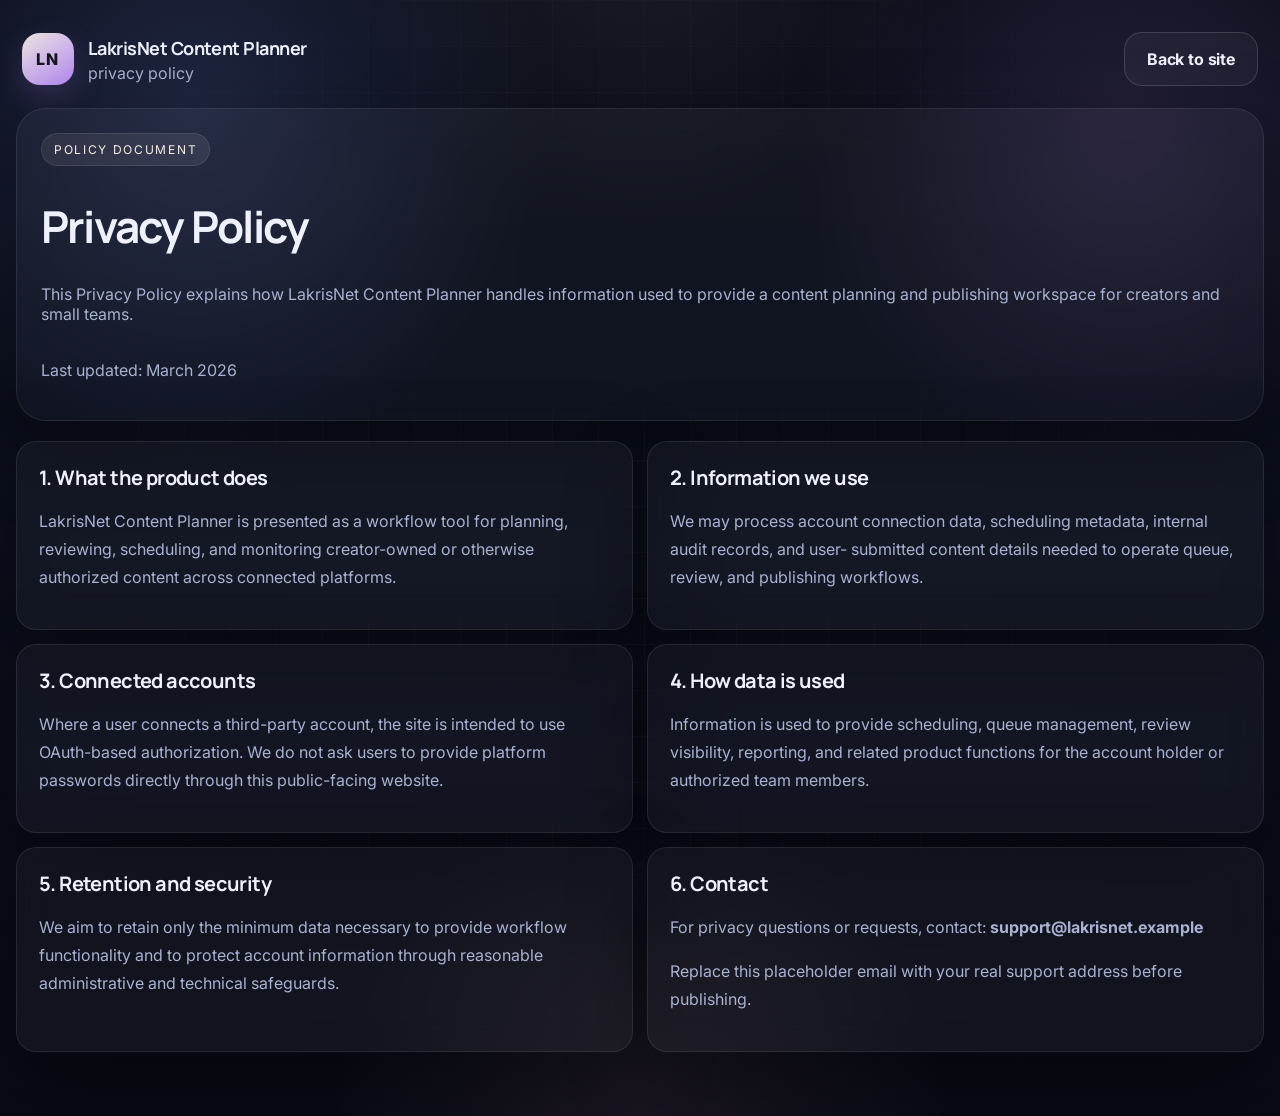
==== privacy-policy.html @ 3a04eeb3 "v2" ====
<!doctype html>
<html lang="en">
  <head>
    <meta charset="UTF-8" />
    <meta name="viewport" content="width=device-width, initial-scale=1.0" />
    <title>LakrisNet Content Planner — Privacy Policy</title>
    <meta
      name="description"
      content="Privacy Policy for LakrisNet Content Planner"
    />
    <link rel="preconnect" href="https://fonts.googleapis.com" />
    <link rel="preconnect" href="https://fonts.gstatic.com" crossorigin />
    <link
      href="https://fonts.googleapis.com/css2?family=Inter:wght@400;500;600;700;800&family=Manrope:wght@600;700;800&display=swap"
      rel="stylesheet"
    />
    <link rel="stylesheet" href="styles.css" />
  </head>
  <body>
    <div class="site-bg"></div>
    <div class="page-shell policy-shell">
      <header class="topbar compact-topbar">
        <a class="brand" href="index.html">
          <span class="brand-mark">LN</span>
          <span class="brand-copy">
            <strong>LakrisNet Content Planner</strong>
            <span>privacy policy</span>
          </span>
        </a>
        <a class="btn btn-secondary" href="index.html">Back to site</a>
      </header>

      <main class="policy-main">
        <section class="policy-hero surface-panel">
          <span class="section-kicker">Policy document</span>
          <h1>Privacy Policy</h1>
          <p>
            This Privacy Policy explains how LakrisNet Content Planner handles information used to provide a
            content planning and publishing workspace for creators and small teams.
          </p>
          <p class="policy-updated">Last updated: March 2026</p>
        </section>

        <section class="policy-grid">
          <article class="surface-panel policy-card">
            <h2>1. What the product does</h2>
            <p>
              LakrisNet Content Planner is presented as a workflow tool for planning, reviewing, scheduling,
              and monitoring creator-owned or otherwise authorized content across connected platforms.
            </p>
          </article>

          <article class="surface-panel policy-card">
            <h2>2. Information we use</h2>
            <p>
              We may process account connection data, scheduling metadata, internal audit records, and user-
              submitted content details needed to operate queue, review, and publishing workflows.
            </p>
          </article>

          <article class="surface-panel policy-card">
            <h2>3. Connected accounts</h2>
            <p>
              Where a user connects a third-party account, the site is intended to use OAuth-based authorization.
              We do not ask users to provide platform passwords directly through this public-facing website.
            </p>
          </article>

          <article class="surface-panel policy-card">
            <h2>4. How data is used</h2>
            <p>
              Information is used to provide scheduling, queue management, review visibility, reporting, and
              related product functions for the account holder or authorized team members.
            </p>
          </article>

          <article class="surface-panel policy-card">
            <h2>5. Retention and security</h2>
            <p>
              We aim to retain only the minimum data necessary to provide workflow functionality and to protect
              account information through reasonable administrative and technical safeguards.
            </p>
          </article>

          <article class="surface-panel policy-card">
            <h2>6. Contact</h2>
            <p>
              For privacy questions or requests, contact: <strong>support@lakrisnet.example</strong>
            </p>
            <p class="small-note">Replace this placeholder email with your real support address before publishing.</p>
          </article>
        </section>
      </main>
    </div>
  </body>
</html>
---- styles.css ----
:root {
  --bg: #0a0d18;
  --bg-2: #111528;
  --panel: rgba(19, 24, 44, 0.82);
  --panel-2: rgba(255, 255, 255, 0.04);
  --line: rgba(255, 255, 255, 0.09);
  --line-strong: rgba(255, 255, 255, 0.14);
  --text: #eef1fb;
  --muted: #a9b2d1;
  --subtle: #7f88ab;
  --blue: #8297ff;
  --plum: #be8fff;
  --pearl: #f5efe8;
  --amber: #ffc98d;
  --rose: #f4a4b8;
  --shadow: 0 26px 80px rgba(0, 0, 0, 0.38);
  --radius-xl: 30px;
  --radius-lg: 22px;
  --radius-md: 16px;
}

* { box-sizing: border-box; }
html { scroll-behavior: smooth; }
body {
  margin: 0;
  min-height: 100vh;
  font-family: Inter, system-ui, sans-serif;
  color: var(--text);
  background: radial-gradient(circle at 15% 10%, rgba(130, 151, 255, 0.18), transparent 24%),
    radial-gradient(circle at 88% 12%, rgba(190, 143, 255, 0.14), transparent 22%),
    radial-gradient(circle at 50% 100%, rgba(244, 164, 184, 0.08), transparent 24%),
    linear-gradient(180deg, #090c16 0%, #0b0f1d 45%, #080a14 100%);
}

body::before {
  content: "";
  position: fixed;
  inset: 0;
  background-image: linear-gradient(rgba(255,255,255,0.03) 1px, transparent 1px), linear-gradient(90deg, rgba(255,255,255,0.03) 1px, transparent 1px);
  background-size: 46px 46px;
  mask-image: radial-gradient(circle at center, black 35%, transparent 88%);
  pointer-events: none;
}

.site-bg {
  position: fixed;
  inset: 0;
  background: radial-gradient(circle at 50% -10%, rgba(245, 239, 232, 0.08), transparent 28%);
  pointer-events: none;
}

.page-shell {
  position: relative;
  width: min(1440px, calc(100% - 32px));
  margin: 0 auto;
  padding: 20px 0 42px;
}

.topbar {
  display: flex;
  align-items: center;
  justify-content: space-between;
  gap: 24px;
  padding: 12px 6px 24px;
}

.brand {
  display: inline-flex;
  align-items: center;
  gap: 14px;
  text-decoration: none;
  color: var(--text);
}

.brand-mark {
  display: grid;
  place-items: center;
  width: 52px;
  height: 52px;
  border-radius: 18px;
  background: linear-gradient(145deg, rgba(245, 239, 232, 0.95), rgba(190, 143, 255, 0.95));
  color: #161621;
  font-weight: 800;
  letter-spacing: .08em;
  box-shadow: 0 12px 32px rgba(190, 143, 255, 0.18);
}

.brand-copy {
  display: flex;
  flex-direction: column;
  gap: 3px;
}

.brand-copy strong {
  font-family: Manrope, Inter, sans-serif;
  font-size: 18px;
  letter-spacing: -.03em;
}

.brand-copy span,
.topnav a,
.section-note,
.snapshot-label,
.stat-label,
.mini-metric span,
.queue-card p,
.queue-slot span,
.panel-copy,
.report-card p,
.policy-main p,
.small-note,
.policy-updated,
.bullet-list li {
  color: var(--muted);
}

.topnav {
  display: flex;
  align-items: center;
  gap: 10px;
  flex-wrap: wrap;
}

.topnav a {
  text-decoration: none;
  font-size: 14px;
  padding: 10px 14px;
  border-radius: 999px;
  border: 1px solid transparent;
  transition: .2s ease;
}

.topnav a:hover {
  border-color: var(--line);
  background: rgba(255,255,255,0.04);
  color: var(--text);
}

.hero-panel,
.workspace-block,
.tab-block,
.policy-main {
  margin-top: 8px;
}

.hero-panel {
  display: grid;
  grid-template-columns: 1.1fr .9fr;
  gap: 24px;
  padding: 30px;
  background: linear-gradient(180deg, rgba(255,255,255,0.04), rgba(255,255,255,0.02));
  border: 1px solid var(--line);
  border-radius: 34px;
  box-shadow: var(--shadow);
  backdrop-filter: blur(18px);
}

.eyebrow-row,
.section-head,
.engine-head,
.snapshot-top,
.panel-head,
.queue-tags,
.progress-head,
.card-actions,
.cta-row,
.section-head,
.policy-hero {
  display: flex;
  align-items: center;
  justify-content: space-between;
  gap: 12px;
}

.eyebrow,
.section-kicker {
  display: inline-flex;
  align-items: center;
  padding: 8px 12px;
  border-radius: 999px;
  font-size: 12px;
  text-transform: uppercase;
  letter-spacing: .14em;
  color: var(--pearl);
  background: rgba(245, 239, 232, 0.08);
  border: 1px solid rgba(245, 239, 232, 0.1);
}

.soft-pill,
.badge,
.chip,
.tab-btn {
  display: inline-flex;
  align-items: center;
  justify-content: center;
  border-radius: 999px;
  line-height: 1;
}

.soft-pill {
  padding: 10px 14px;
  font-size: 13px;
  color: var(--text);
  background: rgba(255,255,255,0.05);
  border: 1px solid var(--line);
}

.hero-copy h1,
.surface-panel h2,
.policy-hero h1,
.workspace-block h2 {
  margin: 18px 0 0;
  font-family: Manrope, Inter, sans-serif;
  letter-spacing: -.04em;
}

.hero-copy h1 {
  font-size: clamp(38px, 4vw, 58px);
  line-height: 1.02;
  max-width: 760px;
}

.hero-copy p {
  max-width: 760px;
  margin: 18px 0 0;
  font-size: 16px;
  line-height: 1.8;
  color: var(--muted);
}

.cta-row {
  justify-content: flex-start;
  margin-top: 28px;
  flex-wrap: wrap;
}

.btn {
  appearance: none;
  border: 1px solid transparent;
  border-radius: 18px;
  font: inherit;
  font-weight: 700;
  letter-spacing: -.01em;
  cursor: pointer;
  transition: transform .18s ease, border-color .18s ease, background .18s ease, box-shadow .18s ease;
  text-decoration: none;
}

.btn:hover,
.icon-btn:hover,
.tab-btn:hover { transform: translateY(-1px); }

.btn-primary {
  padding: 16px 22px;
  color: #111322;
  background: linear-gradient(145deg, var(--pearl), #d9dffb);
  box-shadow: 0 14px 32px rgba(245, 239, 232, 0.18);
}

.btn-secondary {
  padding: 16px 22px;
  color: var(--text);
  border-color: var(--line-strong);
  background: rgba(255,255,255,0.04);
}

.hero-snapshot {
  display: flex;
}

.snapshot-card,
.surface-panel,
.engine-card {
  background: linear-gradient(180deg, rgba(255,255,255,0.04), rgba(255,255,255,0.025));
  border: 1px solid var(--line);
  border-radius: var(--radius-xl);
  box-shadow: var(--shadow);
  backdrop-filter: blur(18px);
}

.snapshot-card {
  width: 100%;
  padding: 24px;
  position: relative;
  overflow: hidden;
}

.snapshot-card::after,
.engine-card::after {
  content: "";
  position: absolute;
  inset: 0;
  background: radial-gradient(circle at top right, rgba(255,255,255,0.08), transparent 26%);
  pointer-events: none;
}

.snapshot-title {
  margin-top: 4px;
  font-size: 24px;
  font-weight: 800;
  letter-spacing: -.04em;
}

.badge {
  padding: 10px 14px;
  font-size: 12px;
  text-transform: uppercase;
  letter-spacing: .12em;
  border: 1px solid transparent;
}

.badge-ready { color: #d8f5f0; background: rgba(112, 203, 192, 0.12); border-color: rgba(112, 203, 192, 0.25); }
.badge-primary { color: #e8e2ff; background: rgba(190, 143, 255, 0.14); border-color: rgba(190, 143, 255, 0.24); }
.badge-neutral { color: #e8eefc; background: rgba(130, 151, 255, 0.14); border-color: rgba(130, 151, 255, 0.24); }
.badge-warning { color: #fff0de; background: rgba(255, 201, 141, 0.14); border-color: rgba(255, 201, 141, 0.24); }
.badge-soft { color: #f6ece5; background: rgba(245, 239, 232, 0.1); border-color: rgba(245, 239, 232, 0.16); }

.snapshot-grid,
.metric-row,
.report-grid,
.summary-grid,
.policy-grid {
  display: grid;
  gap: 14px;
}

.snapshot-grid { grid-template-columns: repeat(2, 1fr); margin-top: 22px; }
.stat-card,
.mini-metric,
.summary-card,
.report-card,
.policy-card {
  background: rgba(255,255,255,0.04);
  border: 1px solid var(--line);
  border-radius: 20px;
}

.stat-card { padding: 18px; }
.stat-value {
  display: block;
  margin-top: 10px;
  font-size: 28px;
  font-weight: 800;
  letter-spacing: -.05em;
}

.progress-card {
  margin-top: 18px;
  padding: 18px;
  border-radius: 20px;
  background: rgba(255,255,255,0.04);
  border: 1px solid var(--line);
}

.progress-track {
  height: 11px;
  margin-top: 12px;
  background: rgba(255,255,255,0.06);
  border-radius: 999px;
  overflow: hidden;
}

.progress-fill {
  display: block;
  width: 91%;
  height: 100%;
  border-radius: inherit;
  background: linear-gradient(90deg, var(--plum), var(--blue), var(--pearl));
}

.progress-card p {
  margin: 14px 0 0;
  font-size: 14px;
  line-height: 1.7;
  color: var(--muted);
}

.workspace-block { margin-top: 26px; }
.section-head { margin-bottom: 16px; flex-wrap: wrap; }
.workspace-block h2 { font-size: 34px; }
.section-note { max-width: 480px; font-size: 15px; line-height: 1.7; text-align: right; }

.engine-grid {
  display: grid;
  grid-template-columns: repeat(2, minmax(0, 1fr));
  gap: 22px;
}

.engine-card {
  position: relative;
  overflow: hidden;
  padding: 24px;
}

.accent-pinterest { background-image: linear-gradient(180deg, rgba(190,143,255,0.08), rgba(255,255,255,0.03)); }
.accent-reddit { background-image: linear-gradient(180deg, rgba(130,151,255,0.08), rgba(255,255,255,0.03)); }
.accent-da { background-image: linear-gradient(180deg, rgba(255,201,141,0.08), rgba(255,255,255,0.03)); }
.accent-admin { background-image: linear-gradient(180deg, rgba(245,239,232,0.06), rgba(255,255,255,0.03)); }

.engine-id {
  display: flex;
  align-items: flex-start;
  gap: 16px;
}

.icon-wrap {
  display: grid;
  place-items: center;
  width: 62px;
  height: 62px;
  border-radius: 20px;
  background: rgba(255,255,255,0.06);
  border: 1px solid var(--line-strong);
  color: var(--pearl);
  flex-shrink: 0;
}

.icon-wrap svg,
.icon-btn svg { width: 24px; height: 24px; }

.engine-id h3,
.queue-card h3,
.policy-card h2,
.trust-card h3,
.surface-panel h2 { margin: 0; font-size: 20px; letter-spacing: -.03em; }
.engine-id p { margin: 6px 0 0; color: var(--muted); line-height: 1.7; }

.metric-row { grid-template-columns: repeat(3, minmax(0, 1fr)); margin-top: 18px; }
.mini-metric { padding: 16px; }
.mini-metric strong {
  display: block;
  margin-top: 8px;
  font-size: 30px;
  font-weight: 800;
  letter-spacing: -.05em;
}

.chip-row { display: flex; flex-wrap: wrap; gap: 10px; margin-top: 16px; }
.chip {
  padding: 10px 14px;
  font-size: 13px;
  color: var(--text);
  background: rgba(255,255,255,0.05);
  border: 1px solid var(--line);
}
.chip-dark { background: rgba(9, 12, 22, 0.62); }

.card-actions { margin-top: 20px; }
.card-actions .btn-card {
  flex: 1;
  padding: 17px 20px;
  color: #111322;
  background: linear-gradient(145deg, #dfe5ff, #f5efe8);
  box-shadow: 0 12px 26px rgba(130, 151, 255, 0.16);
}

.icon-btn {
  width: 58px;
  height: 58px;
  display: grid;
  place-items: center;
  border-radius: 18px;
  border: 1px solid var(--line-strong);
  background: rgba(255,255,255,0.04);
  color: var(--text);
  cursor: pointer;
  transition: transform .18s ease, background .18s ease, border-color .18s ease;
}

.tab-block { margin-top: 26px; }
.tabs {
  display: flex;
  flex-wrap: wrap;
  gap: 12px;
  padding: 12px;
  border-radius: 24px;
  background: rgba(255,255,255,0.04);
  border: 1px solid var(--line);
}

.tab-btn {
  border: 1px solid transparent;
  background: transparent;
  color: var(--muted);
  padding: 14px 18px;
  font: inherit;
  font-weight: 700;
  cursor: pointer;
}

.tab-btn.is-active {
  color: var(--text);
  background: rgba(255,255,255,0.08);
  border-color: var(--line-strong);
}

.tab-panel { display: none; margin-top: 18px; }
.tab-panel.is-active { display: block; }

.queue-layout,
.dual-grid {
  display: grid;
  gap: 22px;
}

.queue-layout { grid-template-columns: 1.08fr .92fr; }
.stack-col { display: grid; gap: 22px; }
.surface-panel { padding: 24px; }
.small-head h2 { font-size: 28px; }
.queue-list { display: grid; gap: 16px; margin-top: 18px; }
.queue-card {
  display: flex;
  justify-content: space-between;
  gap: 16px;
  align-items: center;
  padding: 18px;
  border-radius: 22px;
  background: rgba(255,255,255,0.04);
  border: 1px solid var(--line);
}

.queue-tags { justify-content: flex-start; flex-wrap: wrap; margin-bottom: 10px; }
.queue-card p { margin: 6px 0 0; }
.queue-slot {
  min-width: 180px;
  padding: 16px;
  border-radius: 18px;
  text-align: right;
  background: rgba(255,255,255,0.04);
  border: 1px solid var(--line);
}
.queue-slot strong { display: block; margin-top: 8px; font-size: 16px; }
.compact-panel { min-height: 100%; }
.summary-grid,
.report-grid { grid-template-columns: repeat(2, minmax(0, 1fr)); margin-top: 16px; }
.summary-card,
.report-card { padding: 18px; }
.summary-card strong,
.report-card strong {
  display: block;
  margin-top: 8px;
  font-size: 27px;
  letter-spacing: -.04em;
}

.bullet-list { margin: 14px 0 0; padding-left: 20px; }
.bullet-list li { margin-bottom: 12px; line-height: 1.75; }
.trust-grid {
  display: grid;
  grid-template-columns: repeat(4, minmax(0, 1fr));
  gap: 18px;
}
.trust-card {
  padding: 22px;
  border-radius: 24px;
  background: linear-gradient(180deg, rgba(255,255,255,0.05), rgba(255,255,255,0.03));
  border: 1px solid var(--line);
  box-shadow: var(--shadow);
}
.trust-card p,
.copy-block p { color: var(--muted); line-height: 1.75; }
.copy-block p + p { margin-top: 14px; }
.dual-grid { grid-template-columns: repeat(2, minmax(0, 1fr)); }
.panel-copy { margin-top: 16px; line-height: 1.8; }

.policy-shell { padding-bottom: 64px; }
.compact-topbar { padding-bottom: 14px; }
.policy-main { display: grid; gap: 20px; }
.policy-hero { flex-direction: column; align-items: flex-start; }
.policy-hero h1 { font-size: 44px; }
.policy-updated { margin-top: 8px; }
.policy-grid { grid-template-columns: repeat(2, minmax(0, 1fr)); }
.policy-card { padding: 22px; }
.policy-card p { line-height: 1.75; }

@media (max-width: 1180px) {
  .hero-panel,
  .queue-layout,
  .dual-grid,
  .trust-grid,
  .engine-grid,
  .policy-grid { grid-template-columns: 1fr; }
  .section-note { text-align: left; }
}

@media (max-width: 760px) {
  .page-shell { width: min(100% - 20px, 1440px); }
  .topbar { flex-direction: column; align-items: flex-start; }
  .hero-panel,
  .surface-panel,
  .snapshot-card,
  .engine-card { padding: 20px; }
  .hero-copy h1 { font-size: 34px; }
  .workspace-block h2,
  .surface-panel h2,
  .policy-hero h1 { font-size: 28px; }
  .snapshot-grid,
  .metric-row,
  .summary-grid,
  .report-grid { grid-template-columns: 1fr; }
  .queue-card { flex-direction: column; align-items: flex-start; }
  .queue-slot { width: 100%; text-align: left; min-width: 0; }
  .card-actions { flex-wrap: wrap; }
  .icon-btn { width: 100%; }
}
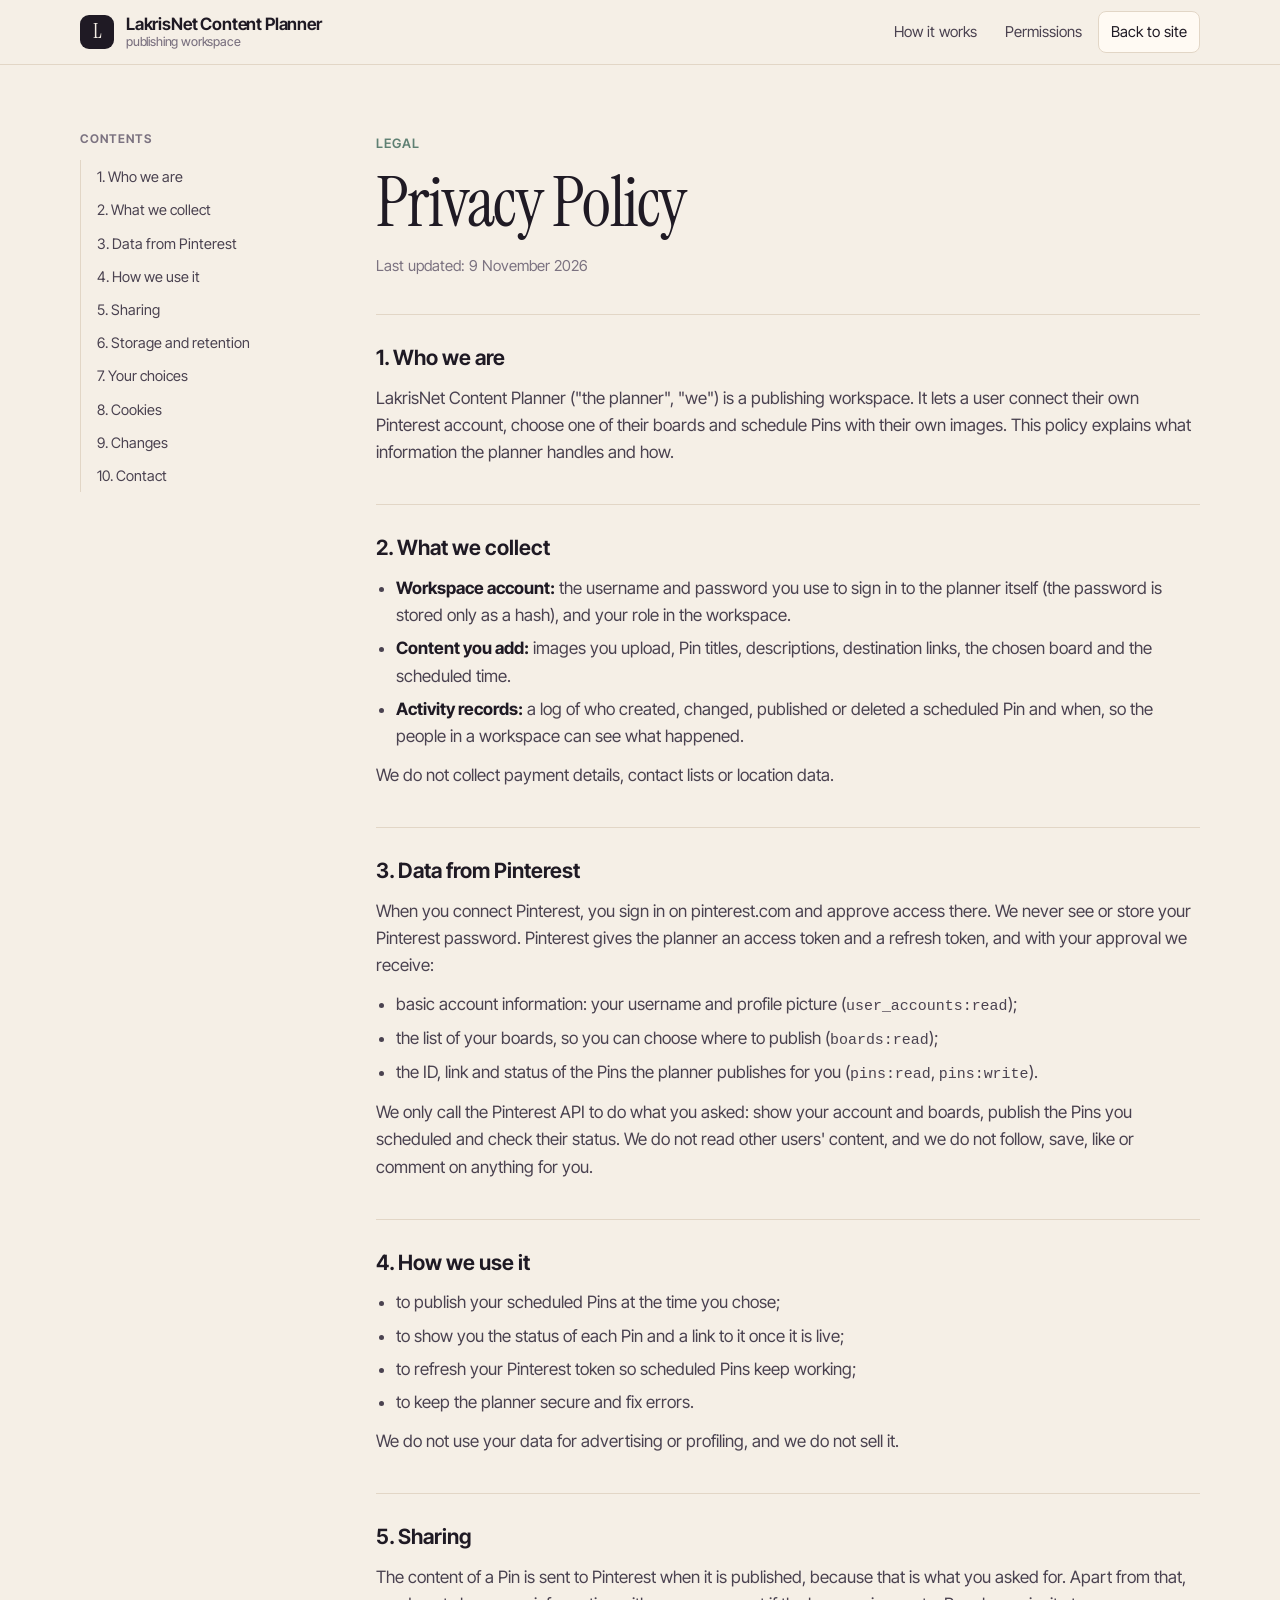
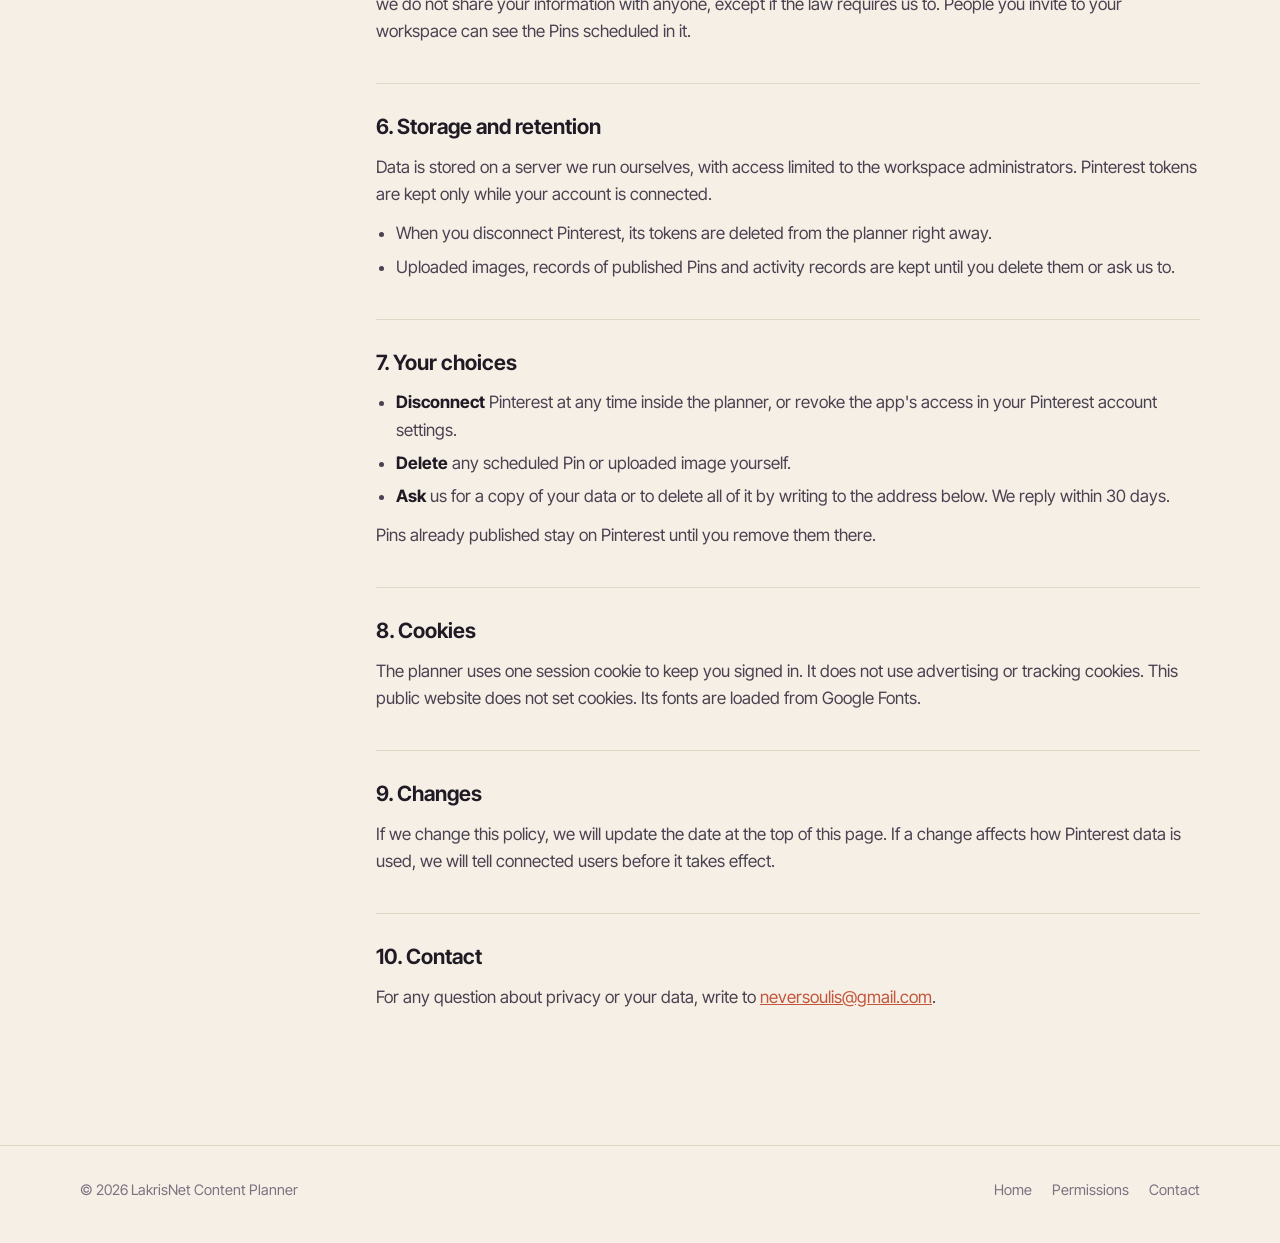
==== commit 592cadd7: "Add files via upload" ====
--- a/privacy-policy.html
+++ b/privacy-policy.html
@@ -3,94 +3,176 @@
   <head>
     <meta charset="UTF-8" />
     <meta name="viewport" content="width=device-width, initial-scale=1.0" />
-    <title>LakrisNet Content Planner — Privacy Policy</title>
-    <meta
-      name="description"
-      content="Privacy Policy for LakrisNet Content Planner"
-    />
+    <title>Privacy Policy · LakrisNet Content Planner</title>
+    <meta name="description" content="How LakrisNet Content Planner collects, uses and protects information, including data from Pinterest." />
     <link rel="preconnect" href="https://fonts.googleapis.com" />
     <link rel="preconnect" href="https://fonts.gstatic.com" crossorigin />
     <link
-      href="https://fonts.googleapis.com/css2?family=Inter:wght@400;500;600;700;800&family=Manrope:wght@600;700;800&display=swap"
+      href="https://fonts.googleapis.com/css2?family=Instrument+Serif:ital@0;1&family=Inter+Tight:wght@400;500;600;700&display=swap"
       rel="stylesheet"
     />
     <link rel="stylesheet" href="styles.css" />
   </head>
   <body>
-    <div class="site-bg"></div>
-    <div class="page-shell policy-shell">
-      <header class="topbar compact-topbar">
-        <a class="brand" href="index.html">
-          <span class="brand-mark">LN</span>
-          <span class="brand-copy">
-            <strong>LakrisNet Content Planner</strong>
-            <span>privacy policy</span>
-          </span>
+    <header class="topbar">
+      <div class="wrap">
+        <a class="brand" href="index.html" aria-label="LakrisNet Content Planner, home">
+          <span class="brand-mark" aria-hidden="true">L</span>
+          <span class="brand-name">LakrisNet Content Planner<small>publishing workspace</small></span>
         </a>
-        <a class="btn btn-secondary" href="index.html">Back to site</a>
-      </header>
+        <nav class="nav" aria-label="Main">
+          <a href="index.html#how">How it works</a>
+          <a href="index.html#permissions">Permissions</a>
+          <a class="nav-cta" href="index.html">Back to site</a>
+        </nav>
+      </div>
+    </header>
 
-      <main class="policy-main">
-        <section class="policy-hero surface-panel">
-          <span class="section-kicker">Policy document</span>
+    <main class="policy">
+      <div class="wrap">
+        <aside class="toc" aria-label="Contents">
+          <p>Contents</p>
+          <ol>
+            <li><a href="#who">1. Who we are</a></li>
+            <li><a href="#collect">2. What we collect</a></li>
+            <li><a href="#pinterest">3. Data from Pinterest</a></li>
+            <li><a href="#use">4. How we use it</a></li>
+            <li><a href="#share">5. Sharing</a></li>
+            <li><a href="#keep">6. Storage and retention</a></li>
+            <li><a href="#rights">7. Your choices</a></li>
+            <li><a href="#cookies">8. Cookies</a></li>
+            <li><a href="#changes">9. Changes</a></li>
+            <li><a href="#contact">10. Contact</a></li>
+          </ol>
+        </aside>
+
+        <article class="doc">
+          <span class="kicker">Legal</span>
           <h1>Privacy Policy</h1>
-          <p>
-            This Privacy Policy explains how LakrisNet Content Planner handles information used to provide a
-            content planning and publishing workspace for creators and small teams.
-          </p>
-          <p class="policy-updated">Last updated: March 2026</p>
-        </section>
+          <p class="meta">Last updated: 9 November 2026</p>
 
-        <section class="policy-grid">
-          <article class="surface-panel policy-card">
-            <h2>1. What the product does</h2>
+          <section id="who">
+            <h2>1. Who we are</h2>
             <p>
-              LakrisNet Content Planner is presented as a workflow tool for planning, reviewing, scheduling,
-              and monitoring creator-owned or otherwise authorized content across connected platforms.
+              LakrisNet Content Planner ("the planner", "we") is a publishing workspace. It lets a user connect
+              their own Pinterest account, choose one of their boards and schedule Pins with their own images.
+              This policy explains what information the planner handles and how.
             </p>
-          </article>
+          </section>
 
-          <article class="surface-panel policy-card">
-            <h2>2. Information we use</h2>
+          <section id="collect">
+            <h2>2. What we collect</h2>
+            <ul>
+              <li><strong>Workspace account:</strong> the username and password you use to sign in to the planner
+                itself (the password is stored only as a hash), and your role in the workspace.</li>
+              <li><strong>Content you add:</strong> images you upload, Pin titles, descriptions, destination links,
+                the chosen board and the scheduled time.</li>
+              <li><strong>Activity records:</strong> a log of who created, changed, published or deleted a scheduled
+                Pin and when, so the people in a workspace can see what happened.</li>
+            </ul>
+            <p>We do not collect payment details, contact lists or location data.</p>
+          </section>
+
+          <section id="pinterest">
+            <h2>3. Data from Pinterest</h2>
             <p>
-              We may process account connection data, scheduling metadata, internal audit records, and user-
-              submitted content details needed to operate queue, review, and publishing workflows.
+              When you connect Pinterest, you sign in on pinterest.com and approve access there. We never see or
+              store your Pinterest password. Pinterest gives the planner an access token and a refresh token, and
+              with your approval we receive:
             </p>
-          </article>
+            <ul>
+              <li>basic account information: your username and profile picture (<code>user_accounts:read</code>);</li>
+              <li>the list of your boards, so you can choose where to publish (<code>boards:read</code>);</li>
+              <li>the ID, link and status of the Pins the planner publishes for you (<code>pins:read</code>, <code>pins:write</code>).</li>
+            </ul>
+            <p>
+              We only call the Pinterest API to do what you asked: show your account and boards, publish the Pins
+              you scheduled and check their status. We do not read other users' content, and we do not follow,
+              save, like or comment on anything for you.
+            </p>
+          </section>
 
-          <article class="surface-panel policy-card">
-            <h2>3. Connected accounts</h2>
+          <section id="use">
+            <h2>4. How we use it</h2>
+            <ul>
+              <li>to publish your scheduled Pins at the time you chose;</li>
+              <li>to show you the status of each Pin and a link to it once it is live;</li>
+              <li>to refresh your Pinterest token so scheduled Pins keep working;</li>
+              <li>to keep the planner secure and fix errors.</li>
+            </ul>
+            <p>We do not use your data for advertising or profiling, and we do not sell it.</p>
+          </section>
+
+          <section id="share">
+            <h2>5. Sharing</h2>
             <p>
-              Where a user connects a third-party account, the site is intended to use OAuth-based authorization.
-              We do not ask users to provide platform passwords directly through this public-facing website.
+              The content of a Pin is sent to Pinterest when it is published, because that is what you asked for.
+              Apart from that, we do not share your information with anyone, except if the law requires us to.
+              People you invite to your workspace can see the Pins scheduled in it.
             </p>
-          </article>
+          </section>
 
-          <article class="surface-panel policy-card">
-            <h2>4. How data is used</h2>
+          <section id="keep">
+            <h2>6. Storage and retention</h2>
             <p>
-              Information is used to provide scheduling, queue management, review visibility, reporting, and
-              related product functions for the account holder or authorized team members.
+              Data is stored on a server we run ourselves, with access limited to the workspace administrators.
+              Pinterest tokens are kept only while your account is connected.
             </p>
-          </article>
+            <ul>
+              <li>When you disconnect Pinterest, its tokens are deleted from the planner right away.</li>
+              <li>Uploaded images, records of published Pins and activity records are kept until you delete them
+                or ask us to.</li>
+            </ul>
+          </section>
 
-          <article class="surface-panel policy-card">
-            <h2>5. Retention and security</h2>
+          <section id="rights">
+            <h2>7. Your choices</h2>
+            <ul>
+              <li><strong>Disconnect</strong> Pinterest at any time inside the planner, or revoke the app's access in
+                your Pinterest account settings.</li>
+              <li><strong>Delete</strong> any scheduled Pin or uploaded image yourself.</li>
+              <li><strong>Ask</strong> us for a copy of your data or to delete all of it by writing to the address
+                below. We reply within 30 days.</li>
+            </ul>
+            <p>Pins already published stay on Pinterest until you remove them there.</p>
+          </section>
+
+          <section id="cookies">
+            <h2>8. Cookies</h2>
             <p>
-              We aim to retain only the minimum data necessary to provide workflow functionality and to protect
-              account information through reasonable administrative and technical safeguards.
+              The planner uses one session cookie to keep you signed in. It does not use advertising or tracking
+              cookies. This public website does not set cookies. Its fonts are loaded from Google Fonts.
             </p>
-          </article>
+          </section>
 
-          <article class="surface-panel policy-card">
-            <h2>6. Contact</h2>
+          <section id="changes">
+            <h2>9. Changes</h2>
             <p>
-              For privacy questions or requests, contact: <strong>support@lakrisnet.example</strong>
+              If we change this policy, we will update the date at the top of this page. If a change affects how
+              Pinterest data is used, we will tell connected users before it takes effect.
             </p>
-            <p class="small-note">Replace this placeholder email with your real support address before publishing.</p>
-          </article>
-        </section>
-      </main>
-    </div>
+          </section>
+
+          <section id="contact">
+            <h2>10. Contact</h2>
+            <p>
+              For any question about privacy or your data, write to
+              <a href="mailto:neversoulis@gmail.com">neversoulis@gmail.com</a>.
+            </p>
+          </section>
+        </article>
+      </div>
+    </main>
+
+    <footer class="footer">
+      <div class="wrap">
+        <span>© 2026 LakrisNet Content Planner</span>
+        <nav aria-label="Footer">
+          <a href="index.html">Home</a>
+          <a href="index.html#permissions">Permissions</a>
+          <a href="mailto:neversoulis@gmail.com">Contact</a>
+        </nav>
+      </div>
+    </footer>
   </body>
 </html>
--- a/styles.css
+++ b/styles.css
@@ -1,605 +1,715 @@
+/* LakrisNet Content Planner — public site
+   Warm paper, deep ink, terracotta + sage accents. */
+
 :root {
-  --bg: #0a0d18;
-  --bg-2: #111528;
-  --panel: rgba(19, 24, 44, 0.82);
-  --panel-2: rgba(255, 255, 255, 0.04);
-  --line: rgba(255, 255, 255, 0.09);
-  --line-strong: rgba(255, 255, 255, 0.14);
-  --text: #eef1fb;
-  --muted: #a9b2d1;
-  --subtle: #7f88ab;
-  --blue: #8297ff;
-  --plum: #be8fff;
-  --pearl: #f5efe8;
-  --amber: #ffc98d;
-  --rose: #f4a4b8;
-  --shadow: 0 26px 80px rgba(0, 0, 0, 0.38);
-  --radius-xl: 30px;
-  --radius-lg: 22px;
-  --radius-md: 16px;
+  --paper: #f5efe6;
+  --paper-2: #efe6d9;
+  --card: #fffaf3;
+  --ink: #1f1a24;
+  --ink-2: #4a4250;
+  --ink-3: #7b7280;
+  --line: #e2d6c6;
+  --terra: #c4553b;
+  --terra-soft: #f3d9cf;
+  --sage: #5f8073;
+  --plum: #5b3a63;
+  --radius: 18px;
+  --serif: "Instrument Serif", "Iowan Old Style", Georgia, serif;
+  --sans: "Inter Tight", "Inter", system-ui, -apple-system, "Segoe UI", sans-serif;
+  --mono: ui-monospace, "Cascadia Code", Consolas, monospace;
+}
+
+@media (prefers-color-scheme: dark) {
+  :root:not([data-theme="light"]) {
+    --paper: #17141b;
+    --paper-2: #1d1922;
+    --card: #221d28;
+    --ink: #f4ede4;
+    --ink-2: #cfc5bb;
+    --ink-3: #998f96;
+    --line: #342d3b;
+    --terra: #e0745a;
+    --terra-soft: #3a2420;
+    --sage: #94b5a9;
+    --plum: #c79ad1;
+  }
 }
 
 * { box-sizing: border-box; }
-html { scroll-behavior: smooth; }
+
+html { scroll-behavior: smooth; overflow-x: clip; }
+
 body {
   margin: 0;
-  min-height: 100vh;
-  font-family: Inter, system-ui, sans-serif;
-  color: var(--text);
-  background: radial-gradient(circle at 15% 10%, rgba(130, 151, 255, 0.18), transparent 24%),
-    radial-gradient(circle at 88% 12%, rgba(190, 143, 255, 0.14), transparent 22%),
-    radial-gradient(circle at 50% 100%, rgba(244, 164, 184, 0.08), transparent 24%),
-    linear-gradient(180deg, #090c16 0%, #0b0f1d 45%, #080a14 100%);
-}
-
-body::before {
-  content: "";
-  position: fixed;
-  inset: 0;
-  background-image: linear-gradient(rgba(255,255,255,0.03) 1px, transparent 1px), linear-gradient(90deg, rgba(255,255,255,0.03) 1px, transparent 1px);
-  background-size: 46px 46px;
-  mask-image: radial-gradient(circle at center, black 35%, transparent 88%);
-  pointer-events: none;
-}
-
-.site-bg {
-  position: fixed;
-  inset: 0;
-  background: radial-gradient(circle at 50% -10%, rgba(245, 239, 232, 0.08), transparent 28%);
-  pointer-events: none;
-}
-
-.page-shell {
-  position: relative;
-  width: min(1440px, calc(100% - 32px));
-  margin: 0 auto;
-  padding: 20px 0 42px;
-}
-
+  background: var(--paper);
+  color: var(--ink);
+  font-family: var(--sans);
+  font-size: 17px;
+  line-height: 1.6;
+  -webkit-font-smoothing: antialiased;
+}
+
+a { color: inherit; }
+
+.wrap {
+  width: min(1120px, 100% - 32px);
+  margin-inline: auto;
+}
+
+h1, h2, h3 { margin: 0; }
+
+/* ── Top bar ── */
 .topbar {
+  position: sticky;
+  top: 0;
+  z-index: 20;
+  background: color-mix(in srgb, var(--paper) 90%, transparent);
+  backdrop-filter: blur(10px);
+  border-bottom: 1px solid var(--line);
+}
+
+.topbar .wrap {
   display: flex;
   align-items: center;
   justify-content: space-between;
-  gap: 24px;
-  padding: 12px 6px 24px;
+  gap: 16px;
+  min-height: 64px;
 }
 
 .brand {
   display: inline-flex;
   align-items: center;
-  gap: 14px;
+  gap: 12px;
   text-decoration: none;
-  color: var(--text);
 }
 
 .brand-mark {
+  width: 34px;
+  height: 34px;
+  border-radius: 9px;
   display: grid;
   place-items: center;
-  width: 52px;
-  height: 52px;
-  border-radius: 18px;
-  background: linear-gradient(145deg, rgba(245, 239, 232, 0.95), rgba(190, 143, 255, 0.95));
-  color: #161621;
-  font-weight: 800;
-  letter-spacing: .08em;
-  box-shadow: 0 12px 32px rgba(190, 143, 255, 0.18);
-}
-
-.brand-copy {
-  display: flex;
-  flex-direction: column;
-  gap: 3px;
-}
-
-.brand-copy strong {
-  font-family: Manrope, Inter, sans-serif;
-  font-size: 18px;
-  letter-spacing: -.03em;
-}
-
-.brand-copy span,
-.topnav a,
-.section-note,
-.snapshot-label,
-.stat-label,
-.mini-metric span,
-.queue-card p,
-.queue-slot span,
-.panel-copy,
-.report-card p,
-.policy-main p,
-.small-note,
-.policy-updated,
-.bullet-list li {
-  color: var(--muted);
-}
-
-.topnav {
+  background: var(--ink);
+  color: var(--paper);
+  font-family: var(--serif);
+  font-size: 21px;
+}
+
+.brand-name {
+  font-weight: 650;
+  letter-spacing: -0.01em;
+  line-height: 1.15;
+}
+
+.brand-name small {
+  display: block;
+  font-weight: 450;
+  font-size: 12.5px;
+  color: var(--ink-3);
+}
+
+.nav {
   display: flex;
   align-items: center;
-  gap: 10px;
-  flex-wrap: wrap;
-}
-
-.topnav a {
+  gap: 4px;
+}
+
+.nav a {
   text-decoration: none;
-  font-size: 14px;
-  padding: 10px 14px;
-  border-radius: 999px;
-  border: 1px solid transparent;
-  transition: .2s ease;
-}
-
-.topnav a:hover {
-  border-color: var(--line);
-  background: rgba(255,255,255,0.04);
-  color: var(--text);
-}
-
-.hero-panel,
-.workspace-block,
-.tab-block,
-.policy-main {
-  margin-top: 8px;
-}
-
-.hero-panel {
-  display: grid;
-  grid-template-columns: 1.1fr .9fr;
-  gap: 24px;
-  padding: 30px;
-  background: linear-gradient(180deg, rgba(255,255,255,0.04), rgba(255,255,255,0.02));
+  font-size: 15px;
+  color: var(--ink-2);
+  padding: 8px 12px;
+  border-radius: 8px;
+}
+
+.nav a:hover { color: var(--ink); background: var(--paper-2); }
+
+.nav a.nav-cta {
+  white-space: nowrap;
   border: 1px solid var(--line);
-  border-radius: 34px;
-  box-shadow: var(--shadow);
-  backdrop-filter: blur(18px);
-}
-
-.eyebrow-row,
-.section-head,
-.engine-head,
-.snapshot-top,
-.panel-head,
-.queue-tags,
-.progress-head,
-.card-actions,
-.cta-row,
-.section-head,
-.policy-hero {
-  display: flex;
-  align-items: center;
-  justify-content: space-between;
-  gap: 12px;
-}
-
-.eyebrow,
-.section-kicker {
-  display: inline-flex;
-  align-items: center;
-  padding: 8px 12px;
-  border-radius: 999px;
-  font-size: 12px;
-  text-transform: uppercase;
-  letter-spacing: .14em;
-  color: var(--pearl);
-  background: rgba(245, 239, 232, 0.08);
-  border: 1px solid rgba(245, 239, 232, 0.1);
-}
-
-.soft-pill,
-.badge,
-.chip,
-.tab-btn {
+  background: var(--card);
+  color: var(--ink);
+}
+
+.nav a.nav-solid {
+  white-space: nowrap;
+  background: var(--ink);
+  color: var(--paper);
+}
+
+/* ── Buttons ── */
+.btn {
   display: inline-flex;
   align-items: center;
   justify-content: center;
-  border-radius: 999px;
-  line-height: 1;
-}
-
-.soft-pill {
-  padding: 10px 14px;
+  gap: 8px;
+  padding: 13px 22px;
+  border-radius: 10px;
+  border: 1px solid transparent;
+  font: inherit;
+  font-weight: 600;
+  font-size: 16px;
+  text-decoration: none;
+  cursor: pointer;
+}
+
+.btn-primary { background: var(--terra); color: #fff; }
+.btn-primary:hover { background: color-mix(in srgb, var(--terra) 88%, #000); }
+.btn-ghost { border-color: var(--line); background: var(--card); color: var(--ink); }
+.btn-ghost:hover { border-color: var(--ink-3); }
+
+/* ── Hero ── */
+.hero { padding: 72px 0 64px; }
+
+.hero .wrap {
+  display: grid;
+  grid-template-columns: 1.05fr 1fr;
+  gap: 56px;
+  align-items: center;
+}
+
+.kicker {
   font-size: 13px;
-  color: var(--text);
-  background: rgba(255,255,255,0.05);
-  border: 1px solid var(--line);
-}
-
-.hero-copy h1,
-.surface-panel h2,
-.policy-hero h1,
-.workspace-block h2 {
-  margin: 18px 0 0;
-  font-family: Manrope, Inter, sans-serif;
-  letter-spacing: -.04em;
-}
-
-.hero-copy h1 {
-  font-size: clamp(38px, 4vw, 58px);
-  line-height: 1.02;
-  max-width: 760px;
-}
-
-.hero-copy p {
-  max-width: 760px;
-  margin: 18px 0 0;
-  font-size: 16px;
-  line-height: 1.8;
-  color: var(--muted);
-}
-
-.cta-row {
-  justify-content: flex-start;
-  margin-top: 28px;
-  flex-wrap: wrap;
-}
-
-.btn {
-  appearance: none;
-  border: 1px solid transparent;
-  border-radius: 18px;
-  font: inherit;
-  font-weight: 700;
-  letter-spacing: -.01em;
-  cursor: pointer;
-  transition: transform .18s ease, border-color .18s ease, background .18s ease, box-shadow .18s ease;
-  text-decoration: none;
-}
-
-.btn:hover,
-.icon-btn:hover,
-.tab-btn:hover { transform: translateY(-1px); }
-
-.btn-primary {
-  padding: 16px 22px;
-  color: #111322;
-  background: linear-gradient(145deg, var(--pearl), #d9dffb);
-  box-shadow: 0 14px 32px rgba(245, 239, 232, 0.18);
-}
-
-.btn-secondary {
-  padding: 16px 22px;
-  color: var(--text);
-  border-color: var(--line-strong);
-  background: rgba(255,255,255,0.04);
-}
-
-.hero-snapshot {
-  display: flex;
-}
-
-.snapshot-card,
-.surface-panel,
-.engine-card {
-  background: linear-gradient(180deg, rgba(255,255,255,0.04), rgba(255,255,255,0.025));
-  border: 1px solid var(--line);
-  border-radius: var(--radius-xl);
-  box-shadow: var(--shadow);
-  backdrop-filter: blur(18px);
-}
-
-.snapshot-card {
-  width: 100%;
-  padding: 24px;
-  position: relative;
-  overflow: hidden;
-}
-
-.snapshot-card::after,
-.engine-card::after {
-  content: "";
-  position: absolute;
-  inset: 0;
-  background: radial-gradient(circle at top right, rgba(255,255,255,0.08), transparent 26%);
-  pointer-events: none;
-}
-
-.snapshot-title {
-  margin-top: 4px;
-  font-size: 24px;
-  font-weight: 800;
-  letter-spacing: -.04em;
-}
-
-.badge {
-  padding: 10px 14px;
-  font-size: 12px;
+  font-weight: 600;
+  letter-spacing: 0.08em;
   text-transform: uppercase;
-  letter-spacing: .12em;
-  border: 1px solid transparent;
-}
-
-.badge-ready { color: #d8f5f0; background: rgba(112, 203, 192, 0.12); border-color: rgba(112, 203, 192, 0.25); }
-.badge-primary { color: #e8e2ff; background: rgba(190, 143, 255, 0.14); border-color: rgba(190, 143, 255, 0.24); }
-.badge-neutral { color: #e8eefc; background: rgba(130, 151, 255, 0.14); border-color: rgba(130, 151, 255, 0.24); }
-.badge-warning { color: #fff0de; background: rgba(255, 201, 141, 0.14); border-color: rgba(255, 201, 141, 0.24); }
-.badge-soft { color: #f6ece5; background: rgba(245, 239, 232, 0.1); border-color: rgba(245, 239, 232, 0.16); }
-
-.snapshot-grid,
-.metric-row,
-.report-grid,
-.summary-grid,
-.policy-grid {
-  display: grid;
-  gap: 14px;
-}
-
-.snapshot-grid { grid-template-columns: repeat(2, 1fr); margin-top: 22px; }
-.stat-card,
-.mini-metric,
-.summary-card,
-.report-card,
-.policy-card {
-  background: rgba(255,255,255,0.04);
+  color: var(--sage);
+}
+
+.hero h1 {
+  font-family: var(--serif);
+  font-weight: 400;
+  font-size: clamp(46px, 6.2vw, 80px);
+  line-height: 0.98;
+  letter-spacing: -0.025em;
+  margin: 16px 0 22px;
+}
+
+.hero h1 em { font-style: italic; color: var(--terra); }
+
+.lead {
+  font-size: 19px;
+  color: var(--ink-2);
+  max-width: 34em;
+  margin: 0 0 30px;
+}
+
+.cta-row { display: flex; flex-wrap: wrap; gap: 12px; }
+
+.hero-note {
+  margin: 28px 0 0;
+  font-size: 14.5px;
+  color: var(--ink-3);
+}
+
+/* Hero visual: the week board */
+.board {
+  background: var(--card);
   border: 1px solid var(--line);
   border-radius: 20px;
-}
-
-.stat-card { padding: 18px; }
-.stat-value {
+  padding: 22px 22px 12px;
+  transform: rotate(1.5deg);
+  box-shadow: 0 24px 48px -28px rgba(31, 26, 36, 0.35);
+}
+
+.board-head {
+  display: flex;
+  justify-content: space-between;
+  align-items: baseline;
+  gap: 12px;
+  padding-bottom: 14px;
+  margin-bottom: 14px;
+  border-bottom: 1px solid var(--line);
+}
+
+.board-title { font-family: var(--serif); font-size: 28px; }
+.board-sub { font-size: 13px; color: var(--ink-3); }
+
+.week {
+  display: grid;
+  grid-template-columns: repeat(4, 1fr);
+  gap: 12px;
+}
+
+.day-label {
+  font-size: 12px;
+  color: var(--ink-3);
+  margin-bottom: 8px;
+}
+
+.day-label b { color: var(--ink); font-weight: 650; }
+
+.pin { border-radius: 10px; }
+
+.pin-cap {
+  margin: 6px 0 12px;
+  font-size: 11.5px;
+  color: var(--ink-3);
+  font-variant-numeric: tabular-nums;
+}
+
+.ok { color: var(--sage); font-weight: 600; text-decoration: none; }
+.err { color: var(--terra); font-weight: 600; }
+
+.art-1 { height: 118px; background: radial-gradient(circle at 30% 30%, #f6c9a8 0 22%, transparent 23%), linear-gradient(160deg, #e7a07f, #c4553b); }
+.art-2 { height: 74px;  background: repeating-linear-gradient(135deg, #dbe7e1 0 10px, #c4d8cf 10px 20px); }
+.art-3 { height: 96px;  background: radial-gradient(ellipse at 50% 120%, #5b3a63 0 45%, transparent 46%), linear-gradient(180deg, #f3d9cf, #e8dcec); }
+.art-4 { height: 124px; background: radial-gradient(circle at 70% 25%, #d9a441 0 14%, transparent 15%), linear-gradient(200deg, #6f8f84, #3f5d55); }
+.art-5 { height: 80px;  background: linear-gradient(135deg, #d9a441, #c4553b); }
+.art-6 { height: 104px; background: linear-gradient(90deg, #efe6d9 0 50%, #e2d6c6 50%); background-size: 26px 100%; }
+.art-7 { height: 70px;  background: radial-gradient(circle at 20% 80%, #fffaf3 0 18%, transparent 19%), linear-gradient(135deg, #8a6a94, #5b3a63); }
+.art-8 { height: 98px;  background: radial-gradient(circle at 50% 40%, #fffaf3 0 26%, #f3d9cf 27% 40%, #e7a07f 41%); }
+
+/* ── Sections ── */
+section { scroll-margin-top: 76px; }
+
+.section { padding: 88px 0; }
+
+.section-alt {
+  background: var(--paper-2);
+  border-block: 1px solid var(--line);
+}
+
+.section-head { margin-bottom: 40px; max-width: 760px; }
+
+.section-head h2 {
+  font-family: var(--serif);
+  font-weight: 400;
+  font-size: clamp(36px, 4.4vw, 54px);
+  line-height: 1.04;
+  letter-spacing: -0.02em;
+  margin-top: 10px;
+}
+
+/* ── How it works: steps + screen ── */
+.flow {
+  display: grid;
+  grid-template-columns: 0.9fr 1.1fr;
+  gap: 40px;
+  align-items: start;
+}
+
+.flow-steps {
+  list-style: none;
+  margin: 0;
+  padding: 0;
+  border-top: 1px solid var(--line);
+}
+
+.flow-step {
+  width: 100%;
+  display: grid;
+  grid-template-columns: 34px 1fr;
+  gap: 14px;
+  padding: 20px 4px;
+  border: 0;
+  border-bottom: 1px solid var(--line);
+  background: none;
+  color: var(--ink-3);
+  font: inherit;
+  text-align: left;
+  cursor: pointer;
+}
+
+.flow-step strong {
   display: block;
-  margin-top: 10px;
-  font-size: 28px;
-  font-weight: 800;
-  letter-spacing: -.05em;
-}
-
-.progress-card {
-  margin-top: 18px;
-  padding: 18px;
-  border-radius: 20px;
-  background: rgba(255,255,255,0.04);
+  font-size: 18px;
+  font-weight: 650;
+  color: var(--ink-2);
+  margin-bottom: 2px;
+}
+
+.flow-text { display: block; font-size: 15.5px; line-height: 1.55; }
+
+.flow-num {
+  font-family: var(--serif);
+  font-size: 26px;
+  line-height: 1.05;
+}
+
+.flow-step:hover strong { color: var(--ink); }
+.flow-step.is-active { color: var(--ink-2); }
+.flow-step.is-active strong { color: var(--ink); }
+.flow-step.is-active .flow-num { color: var(--terra); }
+.flow-step:focus-visible { outline: 2px solid var(--terra); outline-offset: 2px; }
+
+.flow-screen {
+  background: var(--card);
   border: 1px solid var(--line);
-}
-
-.progress-track {
-  height: 11px;
-  margin-top: 12px;
-  background: rgba(255,255,255,0.06);
+  border-radius: 14px;
+  overflow: hidden;
+  min-height: 400px;
+}
+
+.window-bar {
+  display: flex;
+  align-items: center;
+  gap: 6px;
+  padding: 11px 14px;
+  border-bottom: 1px solid var(--line);
+  background: var(--paper-2);
+}
+
+.window-bar i {
+  width: 10px;
+  height: 10px;
+  border-radius: 50%;
+  background: var(--line);
+}
+
+.window-bar span {
+  margin-left: 10px;
+  font-family: var(--mono);
+  font-size: 12.5px;
+  color: var(--ink-3);
+}
+
+.screen { padding: 28px; }
+.screen[hidden] { display: none; }
+
+.screen-title {
+  margin: 0 0 16px;
+  font-weight: 650;
+  font-size: 15px;
+}
+
+/* consent mock */
+.consent { max-width: 360px; margin: 6px auto; text-align: center; }
+
+.consent-apps {
+  display: flex;
+  align-items: center;
+  justify-content: center;
+  gap: 10px;
+  margin-bottom: 18px;
+}
+
+.app-badge {
+  width: 44px;
+  height: 44px;
+  border-radius: 12px;
+  display: grid;
+  place-items: center;
+  background: var(--ink);
+  color: var(--paper);
+  font-family: var(--serif);
+  font-size: 24px;
+}
+
+.app-badge-alt { background: var(--terra); color: #fff; font-family: var(--sans); font-weight: 700; font-size: 18px; border-radius: 50%; }
+
+.consent-link { width: 34px; border-top: 2px dotted var(--ink-3); }
+
+.consent h3 { font-size: 18px; font-weight: 650; margin-bottom: 14px; }
+
+.consent ul {
+  list-style: none;
+  margin: 0 0 20px;
+  padding: 0;
+  text-align: left;
+  border: 1px solid var(--line);
+  border-radius: 10px;
+}
+
+.consent li { padding: 11px 14px; font-size: 15px; border-top: 1px solid var(--line); }
+.consent li:first-child { border-top: 0; }
+
+.consent-actions { display: grid; grid-template-columns: 1fr 1fr; gap: 10px; }
+
+.fake-btn {
+  padding: 11px;
   border-radius: 999px;
-  overflow: hidden;
-}
-
-.progress-fill {
+  background: var(--paper-2);
+  font-weight: 600;
+  font-size: 15px;
+}
+
+.fake-btn-dark { background: var(--ink); color: var(--paper); }
+
+.consent-foot { margin: 14px 0 0; font-size: 13px; color: var(--ink-3); }
+
+/* board picker mock */
+.board-pick { list-style: none; margin: 0; padding: 0; }
+
+.board-pick li {
+  display: flex;
+  align-items: center;
+  gap: 12px;
+  padding: 14px 12px;
+  border-radius: 10px;
+  font-size: 15.5px;
+}
+
+.board-pick li + li { margin-top: 2px; }
+.board-pick small { margin-left: auto; color: var(--ink-3); font-size: 13px; }
+.board-pick .picked { background: var(--paper-2); font-weight: 600; }
+
+.radio {
+  width: 16px;
+  height: 16px;
+  border-radius: 50%;
+  border: 1.5px solid var(--ink-3);
+  flex: none;
+}
+
+.picked .radio { border: 5px solid var(--terra); }
+
+/* pin form mock */
+.pin-form { display: grid; grid-template-columns: 150px 1fr; gap: 22px; }
+.pin-preview { height: 220px; }
+.fields { display: grid; gap: 14px; }
+
+.fields label {
+  display: grid;
+  gap: 6px;
+  font-size: 12.5px;
+  font-weight: 600;
+  color: var(--ink-3);
+}
+
+.field {
   display: block;
-  width: 91%;
-  height: 100%;
-  border-radius: inherit;
-  background: linear-gradient(90deg, var(--plum), var(--blue), var(--pearl));
-}
-
-.progress-card p {
-  margin: 14px 0 0;
-  font-size: 14px;
-  line-height: 1.7;
-  color: var(--muted);
-}
-
-.workspace-block { margin-top: 26px; }
-.section-head { margin-bottom: 16px; flex-wrap: wrap; }
-.workspace-block h2 { font-size: 34px; }
-.section-note { max-width: 480px; font-size: 15px; line-height: 1.7; text-align: right; }
-
-.engine-grid {
-  display: grid;
-  grid-template-columns: repeat(2, minmax(0, 1fr));
-  gap: 22px;
-}
-
-.engine-card {
-  position: relative;
-  overflow: hidden;
-  padding: 24px;
-}
-
-.accent-pinterest { background-image: linear-gradient(180deg, rgba(190,143,255,0.08), rgba(255,255,255,0.03)); }
-.accent-reddit { background-image: linear-gradient(180deg, rgba(130,151,255,0.08), rgba(255,255,255,0.03)); }
-.accent-da { background-image: linear-gradient(180deg, rgba(255,201,141,0.08), rgba(255,255,255,0.03)); }
-.accent-admin { background-image: linear-gradient(180deg, rgba(245,239,232,0.06), rgba(255,255,255,0.03)); }
-
-.engine-id {
-  display: flex;
-  align-items: flex-start;
+  padding: 10px 12px;
+  border: 1px solid var(--line);
+  border-radius: 8px;
+  background: var(--paper);
+  font-size: 14.5px;
+  font-weight: 450;
+  color: var(--ink);
+}
+
+.field-tall { min-height: 66px; }
+
+/* queue mock */
+.queue { width: 100%; border-collapse: collapse; font-size: 14px; }
+
+.queue th {
+  text-align: left;
+  font-size: 12px;
+  font-weight: 600;
+  color: var(--ink-3);
+  padding: 0 10px 10px 0;
+  border-bottom: 1px solid var(--line);
+}
+
+.queue td {
+  padding: 12px 10px 12px 0;
+  border-bottom: 1px solid var(--line);
+  vertical-align: top;
+}
+
+.queue td:nth-child(3) { white-space: nowrap; font-variant-numeric: tabular-nums; }
+.queue tr:last-child td { border-bottom: 0; }
+
+/* ── Features: editorial list ── */
+.feat-list { margin: 0; border-top: 1px solid var(--line); }
+
+.feat-list > div {
+  display: grid;
+  grid-template-columns: 260px 1fr;
+  gap: 32px;
+  padding: 22px 0;
+  border-bottom: 1px solid var(--line);
+}
+
+.feat-list dt {
+  font-family: var(--serif);
+  font-size: 26px;
+  line-height: 1.2;
+}
+
+.feat-list dd {
+  margin: 0;
+  color: var(--ink-2);
+  max-width: 40em;
+  padding-top: 4px;
+}
+
+/* ── Permissions ── */
+.perm-layout {
+  display: grid;
+  grid-template-columns: 1.4fr 1fr;
   gap: 16px;
-}
-
-.icon-wrap {
-  display: grid;
-  place-items: center;
-  width: 62px;
-  height: 62px;
-  border-radius: 20px;
-  background: rgba(255,255,255,0.06);
-  border: 1px solid var(--line-strong);
-  color: var(--pearl);
-  flex-shrink: 0;
-}
-
-.icon-wrap svg,
-.icon-btn svg { width: 24px; height: 24px; }
-
-.engine-id h3,
-.queue-card h3,
-.policy-card h2,
-.trust-card h3,
-.surface-panel h2 { margin: 0; font-size: 20px; letter-spacing: -.03em; }
-.engine-id p { margin: 6px 0 0; color: var(--muted); line-height: 1.7; }
-
-.metric-row { grid-template-columns: repeat(3, minmax(0, 1fr)); margin-top: 18px; }
-.mini-metric { padding: 16px; }
-.mini-metric strong {
-  display: block;
-  margin-top: 8px;
+  align-items: start;
+}
+
+.perm-table {
+  background: var(--card);
+  border: 1px solid var(--line);
+  border-radius: var(--radius);
+}
+
+.perm-row {
+  display: grid;
+  grid-template-columns: 190px 1fr;
+  gap: 18px;
+  padding: 18px 24px;
+  border-top: 1px solid var(--line);
+}
+
+.perm-row:first-child { border-top: 0; }
+
+.perm-row code {
+  font-family: var(--mono);
+  font-size: 13.5px;
+  align-self: start;
+  justify-self: start;
+  background: var(--paper);
+  border: 1px solid var(--line);
+  padding: 3px 9px;
+  border-radius: 6px;
+}
+
+.perm-row p { margin: 0; color: var(--ink-2); font-size: 15.5px; }
+
+.never {
+  border: 1px solid var(--line);
+  border-radius: var(--radius);
+  padding: 26px 26px 24px;
+}
+
+.never h3 {
+  font-family: var(--serif);
+  font-weight: 400;
   font-size: 30px;
-  font-weight: 800;
-  letter-spacing: -.05em;
-}
-
-.chip-row { display: flex; flex-wrap: wrap; gap: 10px; margin-top: 16px; }
-.chip {
-  padding: 10px 14px;
-  font-size: 13px;
-  color: var(--text);
-  background: rgba(255,255,255,0.05);
-  border: 1px solid var(--line);
-}
-.chip-dark { background: rgba(9, 12, 22, 0.62); }
-
-.card-actions { margin-top: 20px; }
-.card-actions .btn-card {
-  flex: 1;
-  padding: 17px 20px;
-  color: #111322;
-  background: linear-gradient(145deg, #dfe5ff, #f5efe8);
-  box-shadow: 0 12px 26px rgba(130, 151, 255, 0.16);
-}
-
-.icon-btn {
-  width: 58px;
-  height: 58px;
-  display: grid;
-  place-items: center;
-  border-radius: 18px;
-  border: 1px solid var(--line-strong);
-  background: rgba(255,255,255,0.04);
-  color: var(--text);
-  cursor: pointer;
-  transition: transform .18s ease, background .18s ease, border-color .18s ease;
-}
-
-.tab-block { margin-top: 26px; }
-.tabs {
+  margin-bottom: 12px;
+}
+
+.never ul { margin: 0; padding-left: 20px; }
+.never li { color: var(--ink-2); font-size: 15.5px; margin-bottom: 8px; }
+.never li::marker { color: var(--terra); }
+
+.never .note {
+  margin: 18px 0 0;
+  padding-top: 16px;
+  border-top: 1px solid var(--line);
+  font-size: 14.5px;
+  color: var(--ink-3);
+}
+
+/* ── Contact ── */
+.contact { padding: 88px 0; }
+
+.contact h2 {
+  font-family: var(--serif);
+  font-weight: 400;
+  font-size: clamp(32px, 3.6vw, 46px);
+  line-height: 1.08;
+  letter-spacing: -0.015em;
+  margin-bottom: 12px;
+}
+
+.contact p { margin: 0; color: var(--ink-2); font-size: 18px; }
+.contact a { color: var(--terra); }
+
+/* ── Footer ── */
+.footer {
+  padding: 32px 0 44px;
+  border-top: 1px solid var(--line);
+  color: var(--ink-3);
+  font-size: 14.5px;
+}
+
+.footer .wrap {
   display: flex;
   flex-wrap: wrap;
-  gap: 12px;
-  padding: 12px;
-  border-radius: 24px;
-  background: rgba(255,255,255,0.04);
-  border: 1px solid var(--line);
-}
-
-.tab-btn {
-  border: 1px solid transparent;
-  background: transparent;
-  color: var(--muted);
-  padding: 14px 18px;
-  font: inherit;
-  font-weight: 700;
-  cursor: pointer;
-}
-
-.tab-btn.is-active {
-  color: var(--text);
-  background: rgba(255,255,255,0.08);
-  border-color: var(--line-strong);
-}
-
-.tab-panel { display: none; margin-top: 18px; }
-.tab-panel.is-active { display: block; }
-
-.queue-layout,
-.dual-grid {
-  display: grid;
-  gap: 22px;
-}
-
-.queue-layout { grid-template-columns: 1.08fr .92fr; }
-.stack-col { display: grid; gap: 22px; }
-.surface-panel { padding: 24px; }
-.small-head h2 { font-size: 28px; }
-.queue-list { display: grid; gap: 16px; margin-top: 18px; }
-.queue-card {
-  display: flex;
   justify-content: space-between;
   gap: 16px;
-  align-items: center;
-  padding: 18px;
-  border-radius: 22px;
-  background: rgba(255,255,255,0.04);
-  border: 1px solid var(--line);
-}
-
-.queue-tags { justify-content: flex-start; flex-wrap: wrap; margin-bottom: 10px; }
-.queue-card p { margin: 6px 0 0; }
-.queue-slot {
-  min-width: 180px;
-  padding: 16px;
-  border-radius: 18px;
-  text-align: right;
-  background: rgba(255,255,255,0.04);
-  border: 1px solid var(--line);
-}
-.queue-slot strong { display: block; margin-top: 8px; font-size: 16px; }
-.compact-panel { min-height: 100%; }
-.summary-grid,
-.report-grid { grid-template-columns: repeat(2, minmax(0, 1fr)); margin-top: 16px; }
-.summary-card,
-.report-card { padding: 18px; }
-.summary-card strong,
-.report-card strong {
+}
+
+.footer a { text-decoration: none; }
+.footer a:hover { color: var(--ink); }
+.footer nav { display: flex; gap: 20px; flex-wrap: wrap; }
+
+/* ── Policy page ── */
+.policy { padding: 64px 0 96px; }
+
+.policy .wrap {
+  display: grid;
+  grid-template-columns: 240px 1fr;
+  gap: 56px;
+  align-items: start;
+}
+
+.toc { position: sticky; top: 92px; font-size: 14.5px; }
+
+.toc p {
+  font-size: 12px;
+  font-weight: 650;
+  letter-spacing: 0.08em;
+  text-transform: uppercase;
+  color: var(--ink-3);
+  margin: 0 0 12px;
+}
+
+.toc ol {
+  margin: 0;
+  padding: 0;
+  list-style: none;
+  border-left: 1px solid var(--line);
+}
+
+.toc a {
   display: block;
-  margin-top: 8px;
-  font-size: 27px;
-  letter-spacing: -.04em;
-}
-
-.bullet-list { margin: 14px 0 0; padding-left: 20px; }
-.bullet-list li { margin-bottom: 12px; line-height: 1.75; }
-.trust-grid {
-  display: grid;
-  grid-template-columns: repeat(4, minmax(0, 1fr));
-  gap: 18px;
-}
-.trust-card {
-  padding: 22px;
-  border-radius: 24px;
-  background: linear-gradient(180deg, rgba(255,255,255,0.05), rgba(255,255,255,0.03));
-  border: 1px solid var(--line);
-  box-shadow: var(--shadow);
-}
-.trust-card p,
-.copy-block p { color: var(--muted); line-height: 1.75; }
-.copy-block p + p { margin-top: 14px; }
-.dual-grid { grid-template-columns: repeat(2, minmax(0, 1fr)); }
-.panel-copy { margin-top: 16px; line-height: 1.8; }
-
-.policy-shell { padding-bottom: 64px; }
-.compact-topbar { padding-bottom: 14px; }
-.policy-main { display: grid; gap: 20px; }
-.policy-hero { flex-direction: column; align-items: flex-start; }
-.policy-hero h1 { font-size: 44px; }
-.policy-updated { margin-top: 8px; }
-.policy-grid { grid-template-columns: repeat(2, minmax(0, 1fr)); }
-.policy-card { padding: 22px; }
-.policy-card p { line-height: 1.75; }
-
-@media (max-width: 1180px) {
-  .hero-panel,
-  .queue-layout,
-  .dual-grid,
-  .trust-grid,
-  .engine-grid,
-  .policy-grid { grid-template-columns: 1fr; }
-  .section-note { text-align: left; }
-}
-
-@media (max-width: 760px) {
-  .page-shell { width: min(100% - 20px, 1440px); }
-  .topbar { flex-direction: column; align-items: flex-start; }
-  .hero-panel,
-  .surface-panel,
-  .snapshot-card,
-  .engine-card { padding: 20px; }
-  .hero-copy h1 { font-size: 34px; }
-  .workspace-block h2,
-  .surface-panel h2,
-  .policy-hero h1 { font-size: 28px; }
-  .snapshot-grid,
-  .metric-row,
-  .summary-grid,
-  .report-grid { grid-template-columns: 1fr; }
-  .queue-card { flex-direction: column; align-items: flex-start; }
-  .queue-slot { width: 100%; text-align: left; min-width: 0; }
-  .card-actions { flex-wrap: wrap; }
-  .icon-btn { width: 100%; }
-}
+  padding: 5px 0 5px 16px;
+  margin-left: -1px;
+  border-left: 1px solid transparent;
+  text-decoration: none;
+  color: var(--ink-2);
+}
+
+.toc a:hover { color: var(--terra); border-left-color: var(--terra); }
+
+.doc h1 {
+  font-family: var(--serif);
+  font-weight: 400;
+  font-size: clamp(44px, 5.5vw, 70px);
+  line-height: 1;
+  letter-spacing: -0.025em;
+  margin: 12px 0 16px;
+}
+
+.doc .meta { color: var(--ink-3); font-size: 15px; margin: 0 0 36px; }
+.doc section { padding: 26px 0; border-top: 1px solid var(--line); }
+.doc h2 { font-size: 21px; font-weight: 650; margin-bottom: 10px; }
+.doc p, .doc li { color: var(--ink-2); }
+.doc p { margin: 0 0 12px; }
+.doc ul { margin: 0 0 12px; padding-left: 20px; }
+.doc li { margin-bottom: 6px; }
+.doc strong { color: var(--ink); }
+.doc a { color: var(--terra); }
+.doc code { font-family: var(--mono); font-size: 0.88em; }
+
+/* ── Responsive ── */
+@media (max-width: 980px) {
+  .hero .wrap,
+  .flow,
+  .perm-layout,
+  .policy .wrap { grid-template-columns: 1fr; }
+
+  .hero { padding-top: 48px; }
+  .board { transform: rotate(0.8deg); margin-inline: 6px; }
+  .toc { position: static; }
+  .feat-list > div { grid-template-columns: 200px 1fr; gap: 20px; }
+}
+
+@media (max-width: 640px) {
+  body { font-size: 16px; }
+  .nav a:not(.nav-cta):not(.nav-solid) { display: none; }
+  .brand-name small { display: none; }
+  .week { grid-template-columns: repeat(2, 1fr); }
+  .week > div:nth-child(n+3) { display: none; }
+  .feat-list > div { grid-template-columns: 1fr; gap: 4px; }
+  .perm-row { grid-template-columns: 1fr; gap: 8px; padding: 16px 18px; }
+  .pin-form { grid-template-columns: 1fr; }
+  .pin-preview { height: 140px; }
+  .screen { padding: 20px 16px; }
+  .queue th:nth-child(2), .queue td:nth-child(2) { display: none; }
+  .section, .contact { padding: 64px 0; }
+  .toc { display: none; }
+  .policy { padding-top: 36px; }
+}
+
+@media (prefers-reduced-motion: reduce) {
+  html { scroll-behavior: auto; }
+}
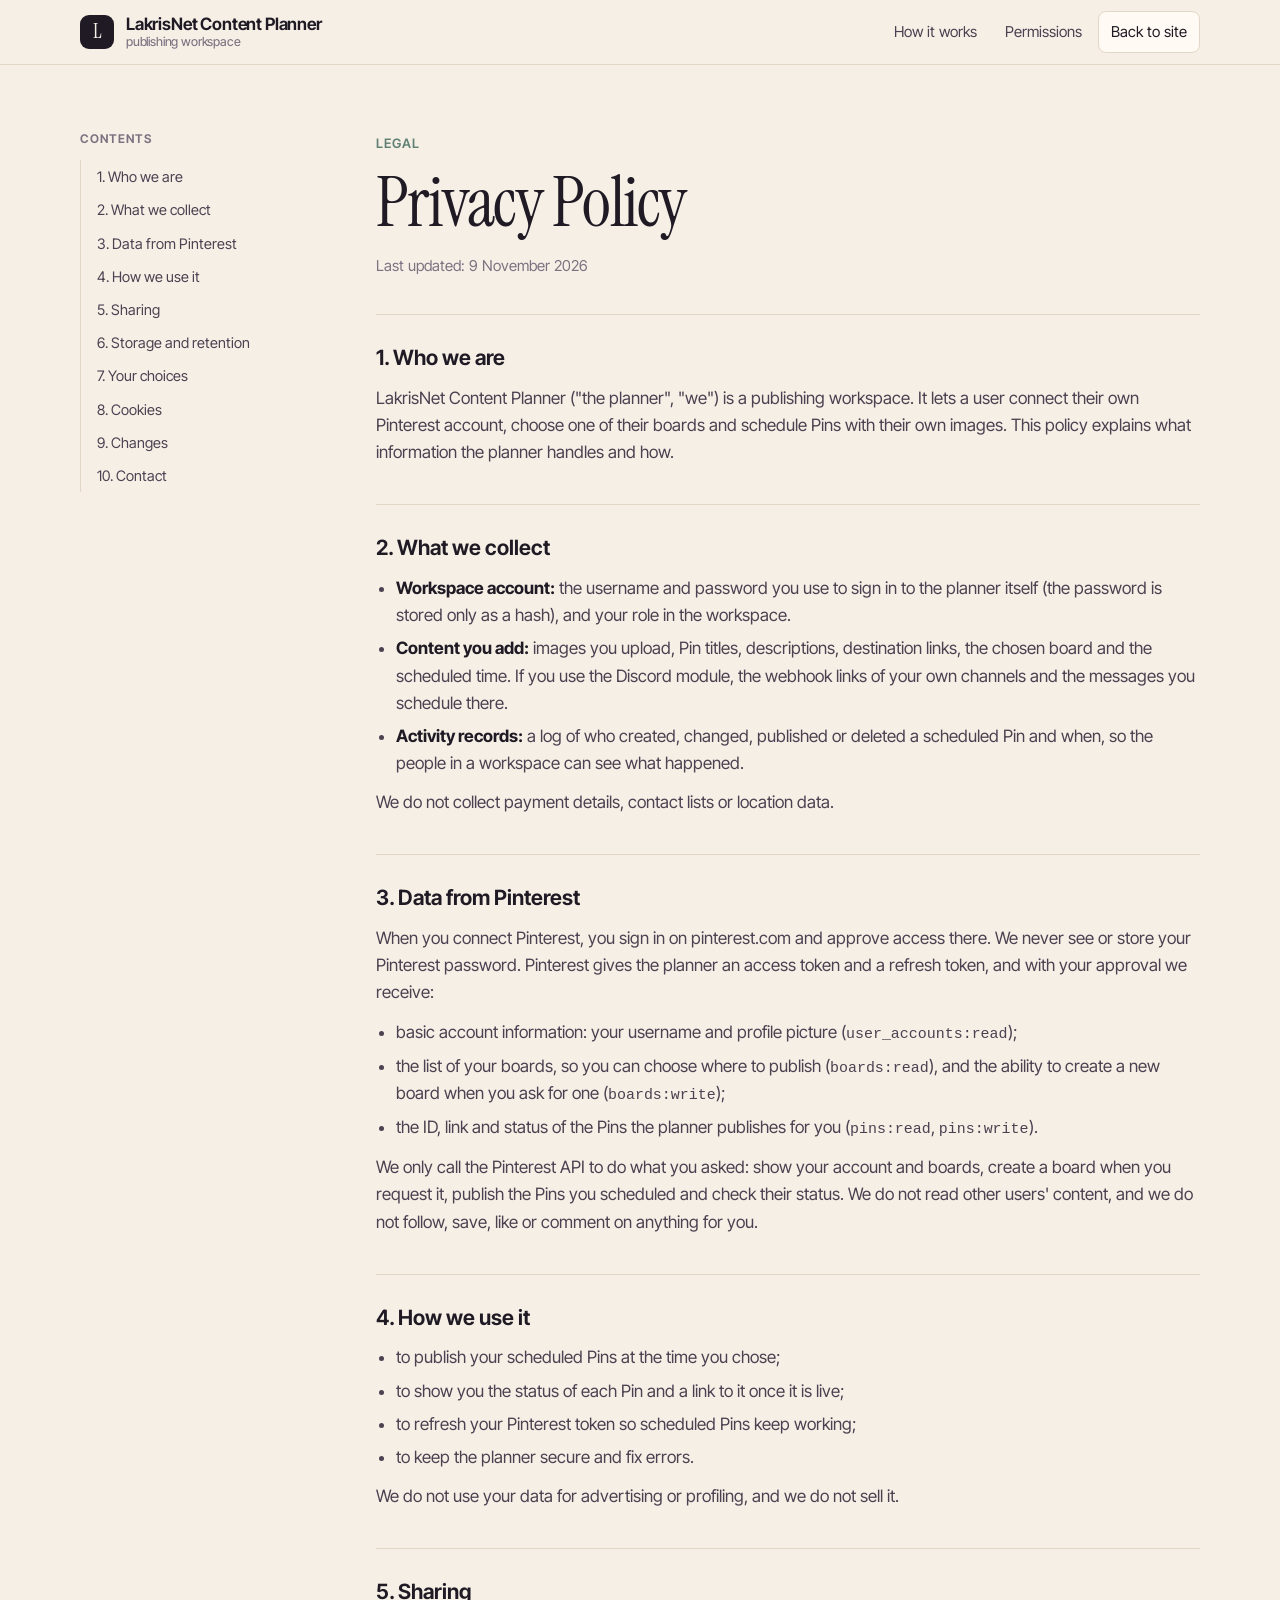
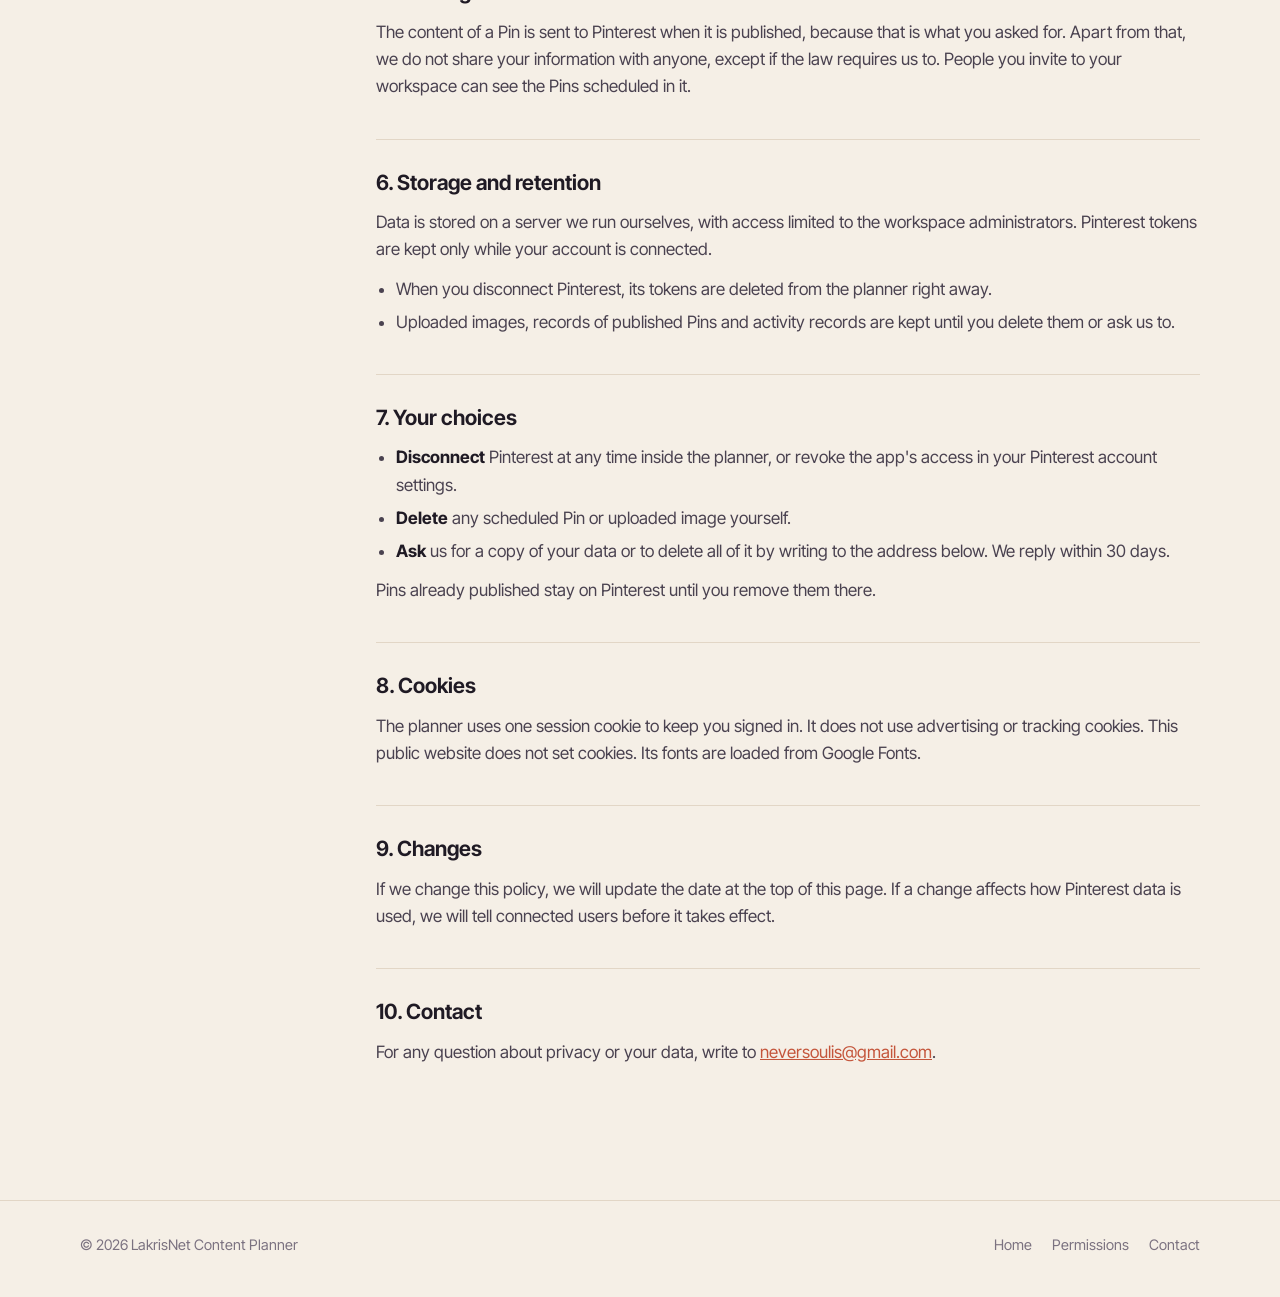
==== commit 685a7ec5: "Add files via upload" ====
--- a/privacy-policy.html
+++ b/privacy-policy.html
@@ -66,7 +66,8 @@
               <li><strong>Workspace account:</strong> the username and password you use to sign in to the planner
                 itself (the password is stored only as a hash), and your role in the workspace.</li>
               <li><strong>Content you add:</strong> images you upload, Pin titles, descriptions, destination links,
-                the chosen board and the scheduled time.</li>
+                the chosen board and the scheduled time. If you use the Discord module, the webhook links of your
+                own channels and the messages you schedule there.</li>
               <li><strong>Activity records:</strong> a log of who created, changed, published or deleted a scheduled
                 Pin and when, so the people in a workspace can see what happened.</li>
             </ul>
@@ -82,12 +83,13 @@
             </p>
             <ul>
               <li>basic account information: your username and profile picture (<code>user_accounts:read</code>);</li>
-              <li>the list of your boards, so you can choose where to publish (<code>boards:read</code>);</li>
+              <li>the list of your boards, so you can choose where to publish (<code>boards:read</code>), and the
+                ability to create a new board when you ask for one (<code>boards:write</code>);</li>
               <li>the ID, link and status of the Pins the planner publishes for you (<code>pins:read</code>, <code>pins:write</code>).</li>
             </ul>
             <p>
-              We only call the Pinterest API to do what you asked: show your account and boards, publish the Pins
-              you scheduled and check their status. We do not read other users' content, and we do not follow,
+              We only call the Pinterest API to do what you asked: show your account and boards, create a board
+              when you request it, publish the Pins you scheduled and check their status. We do not read other users' content, and we do not follow,
               save, like or comment on anything for you.
             </p>
           </section>
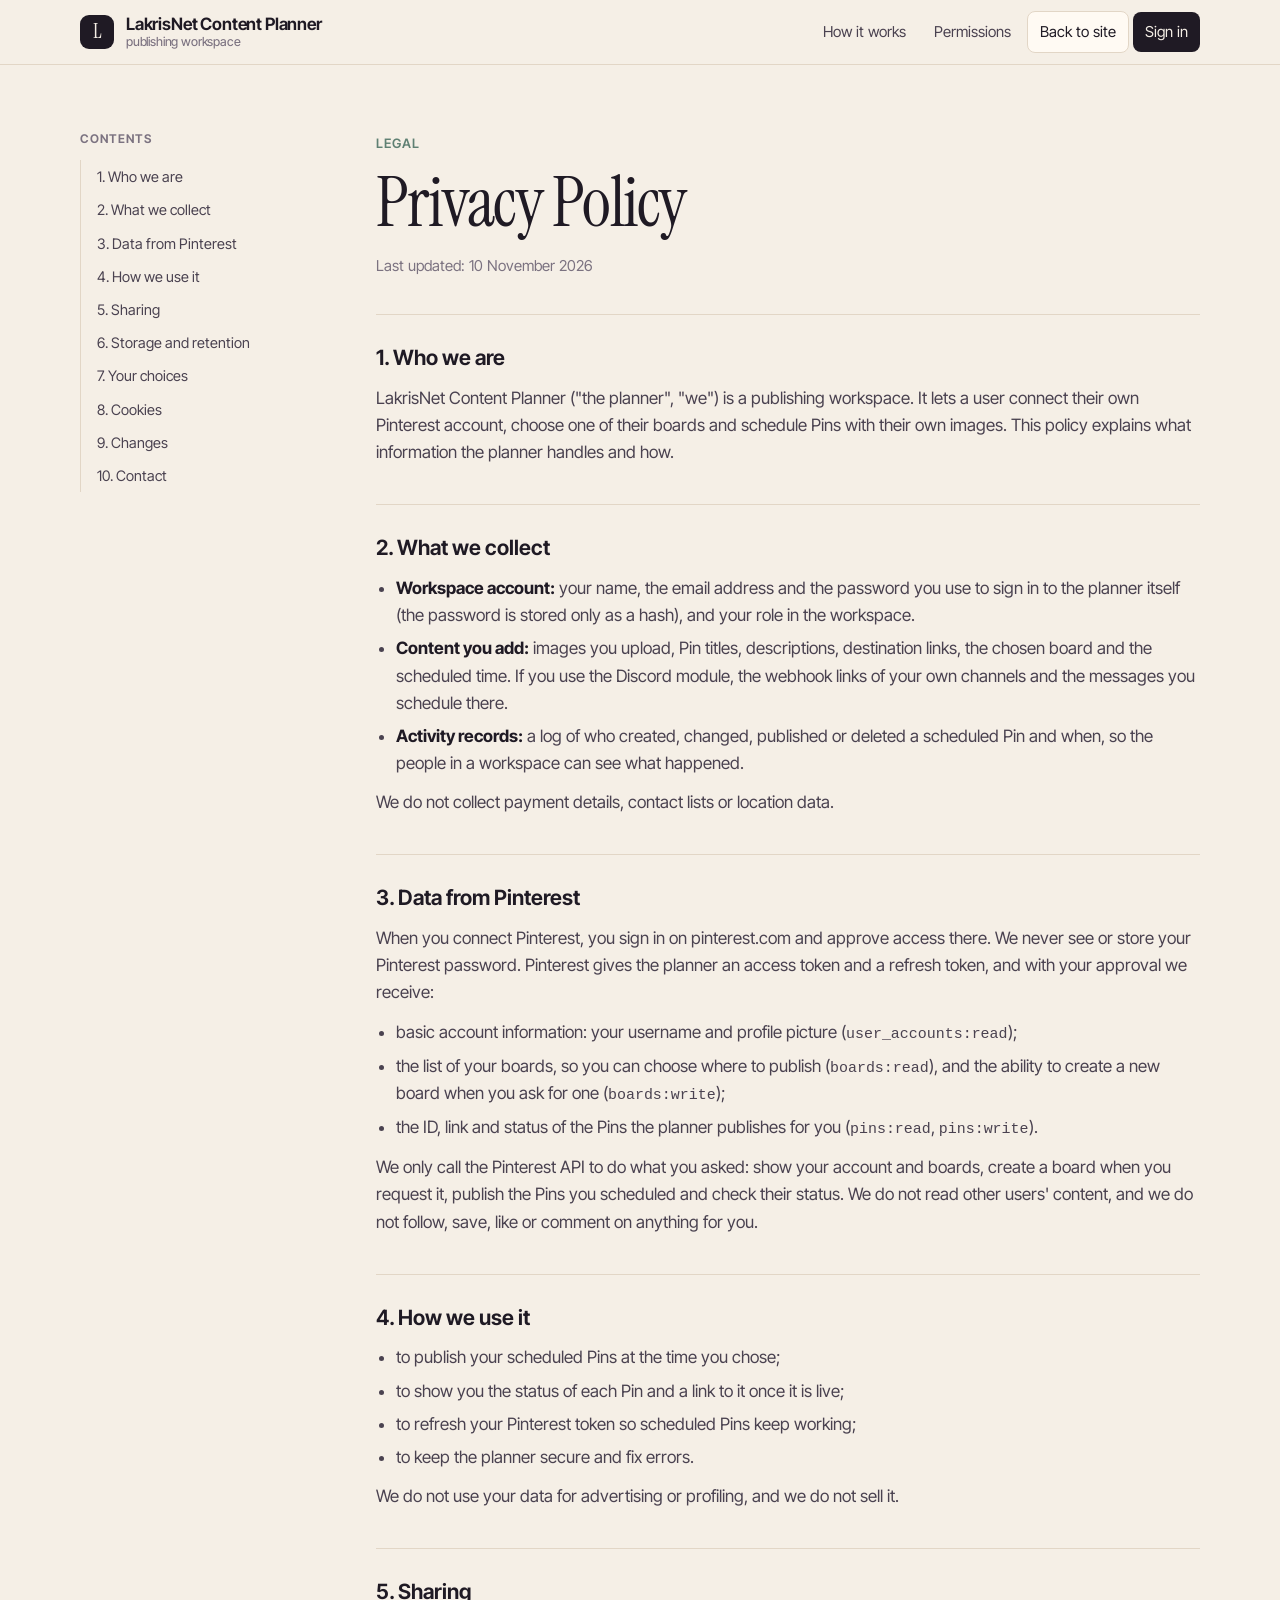
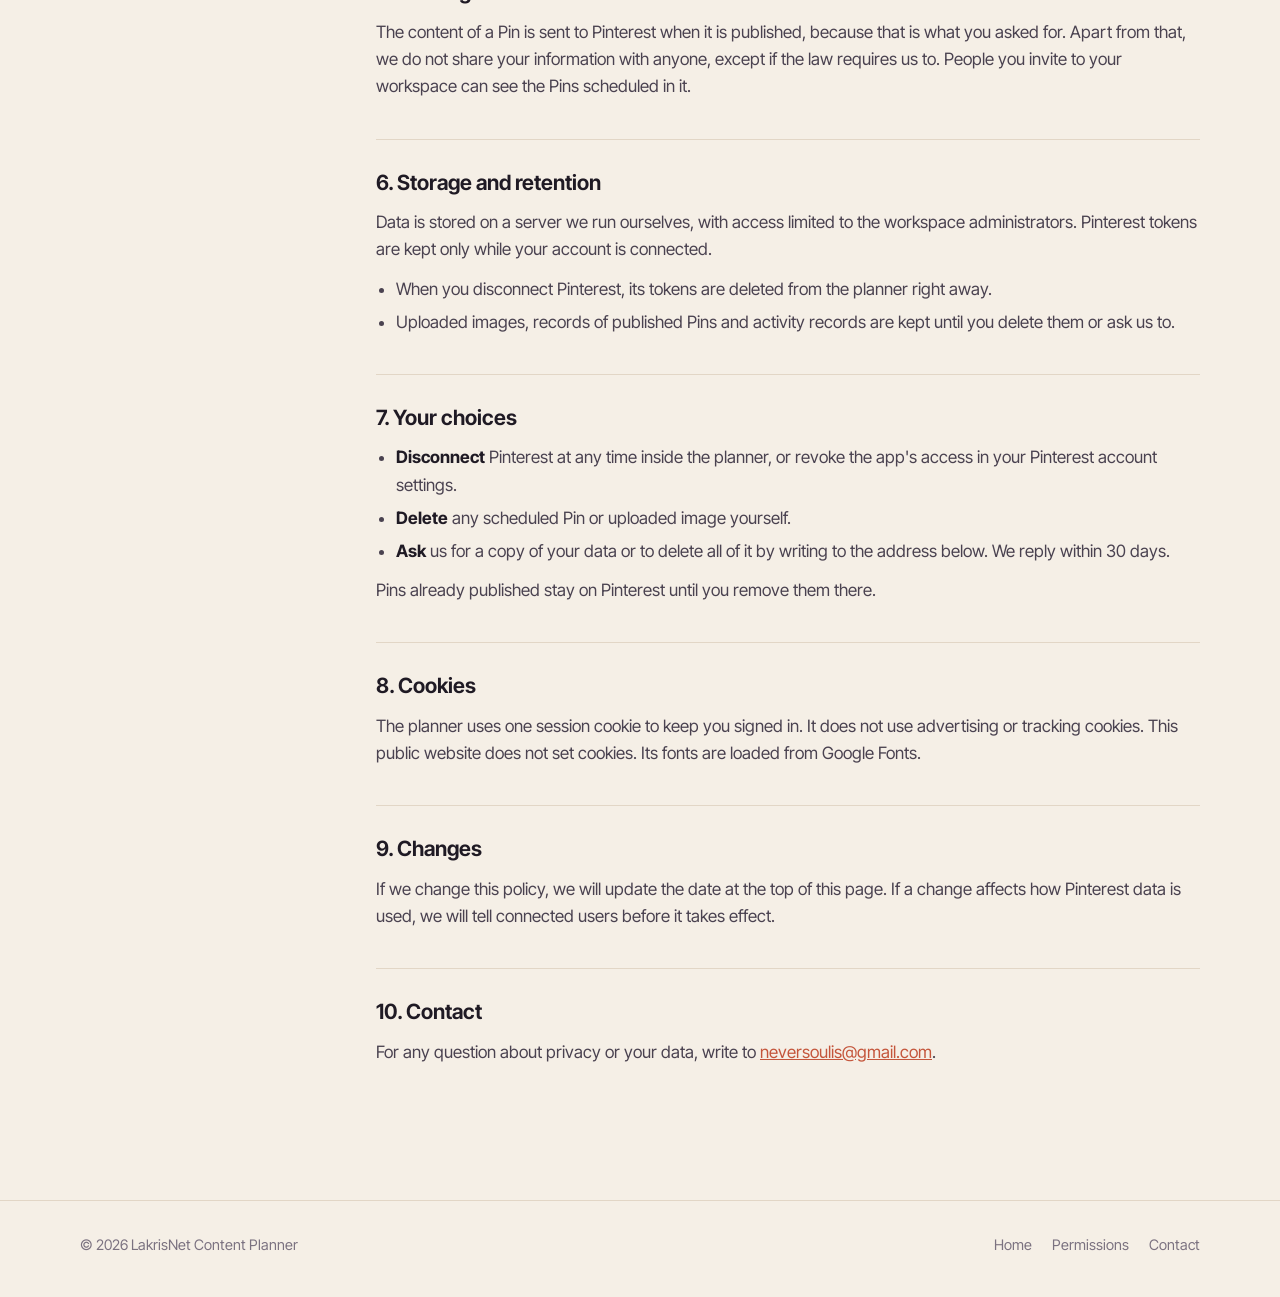
==== commit 7fb4987e: "Add files via upload" ====
--- a/privacy-policy.html
+++ b/privacy-policy.html
@@ -24,6 +24,7 @@
           <a href="index.html#how">How it works</a>
           <a href="index.html#permissions">Permissions</a>
           <a class="nav-cta" href="index.html">Back to site</a>
+          <a class="nav-solid" href="https://engine-server.taild0e7ed.ts.net:8443/signin">Sign in</a>
         </nav>
       </div>
     </header>
@@ -49,7 +50,7 @@
         <article class="doc">
           <span class="kicker">Legal</span>
           <h1>Privacy Policy</h1>
-          <p class="meta">Last updated: 9 November 2026</p>
+          <p class="meta">Last updated: 10 November 2026</p>
 
           <section id="who">
             <h2>1. Who we are</h2>
@@ -63,8 +64,8 @@
           <section id="collect">
             <h2>2. What we collect</h2>
             <ul>
-              <li><strong>Workspace account:</strong> the username and password you use to sign in to the planner
-                itself (the password is stored only as a hash), and your role in the workspace.</li>
+              <li><strong>Workspace account:</strong> your name, the email address and the password you use to sign in
+                to the planner itself (the password is stored only as a hash), and your role in the workspace.</li>
               <li><strong>Content you add:</strong> images you upload, Pin titles, descriptions, destination links,
                 the chosen board and the scheduled time. If you use the Discord module, the webhook links of your
                 own channels and the messages you schedule there.</li>
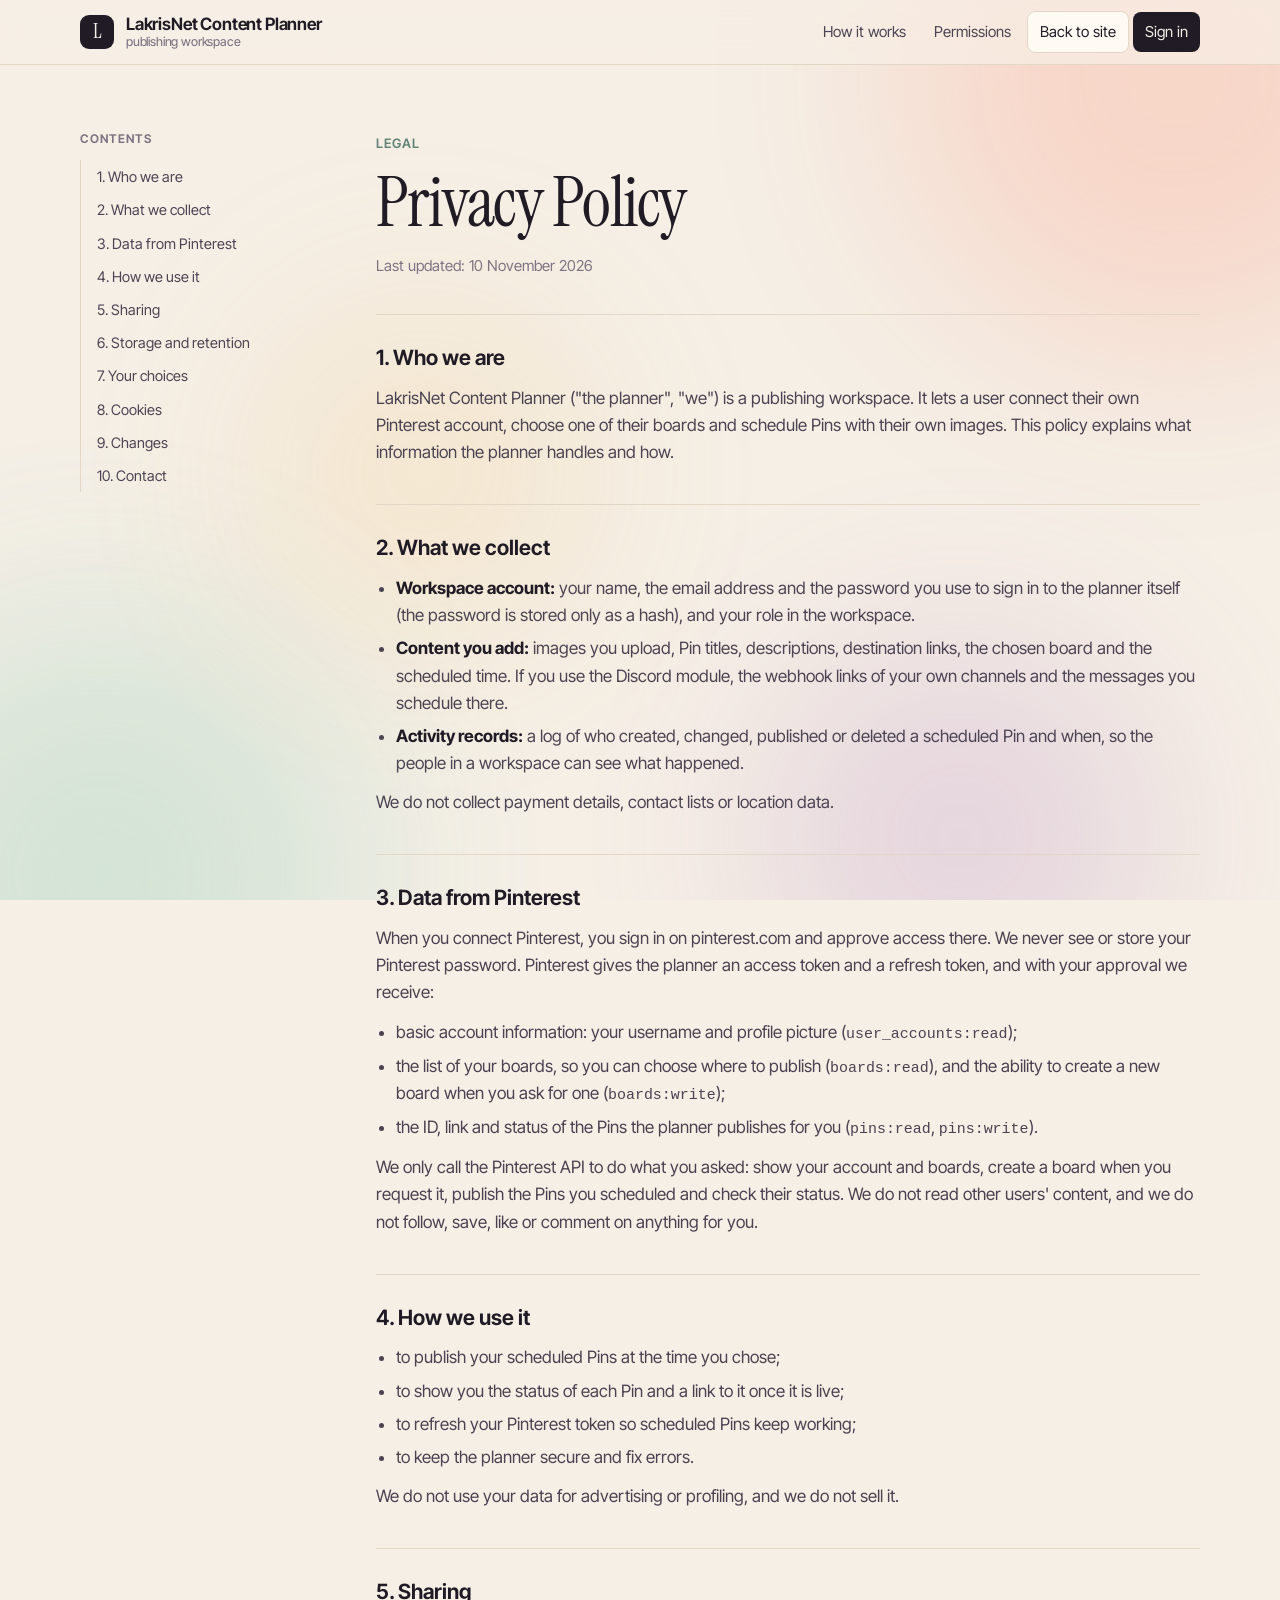
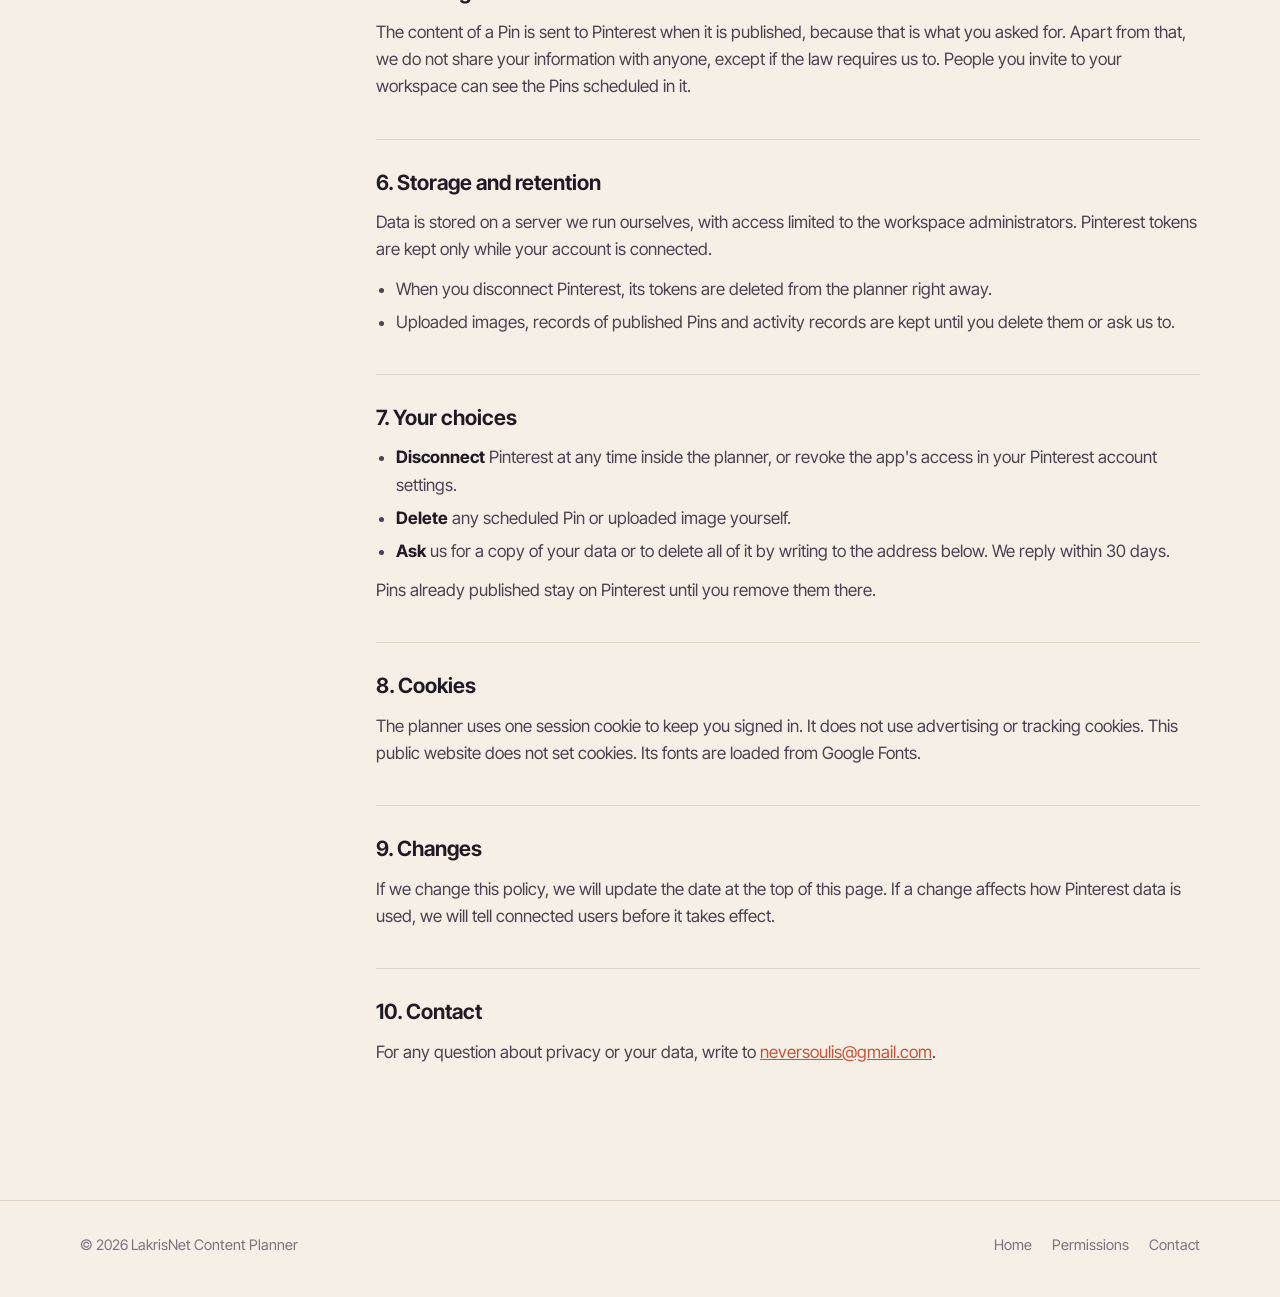
==== commit 745f68cb: "Add files via upload" ====
--- a/privacy-policy.html
+++ b/privacy-policy.html
@@ -14,6 +14,7 @@
     <link rel="stylesheet" href="styles.css" />
   </head>
   <body>
+    <div class="aura" aria-hidden="true"><span></span><span></span><span></span><span></span></div>
     <header class="topbar">
       <div class="wrap">
         <a class="brand" href="index.html" aria-label="LakrisNet Content Planner, home">
--- a/styles.css
+++ b/styles.css
@@ -41,6 +41,7 @@
 
 body {
   margin: 0;
+  position: relative;
   background: var(--paper);
   color: var(--ink);
   font-family: var(--sans);
@@ -115,6 +116,7 @@
 }
 
 .nav a {
+  white-space: nowrap;
   text-decoration: none;
   font-size: 15px;
   color: var(--ink-2);
@@ -208,8 +210,11 @@
   border: 1px solid var(--line);
   border-radius: 20px;
   padding: 22px 22px 12px;
-  transform: rotate(1.5deg);
+  position: relative;
+  --tilt: 1.5deg;
+  transform: rotate(var(--tilt));
   box-shadow: 0 24px 48px -28px rgba(31, 26, 36, 0.35);
+  animation: drift 9s ease-in-out infinite;
 }
 
 .board-head {
@@ -681,6 +686,157 @@
 .doc code { font-family: var(--mono); font-size: 0.88em; }
 
 /* ── Responsive ── */
+/* ── Depth & motion ─────────────────────────────────────────── */
+
+/* Paper grain over the whole page, so flat colour feels like a printed sheet. */
+body::before {
+  content: "";
+  position: fixed;
+  inset: 0;
+  z-index: 100;
+  pointer-events: none;
+  opacity: 0.07;
+  mix-blend-mode: overlay;
+  background-image: url("data:image/svg+xml;utf8,<svg xmlns='http://www.w3.org/2000/svg' width='160' height='160'><filter id='n'><feTurbulence type='fractalNoise' baseFrequency='.85' numOctaves='3' stitchTiles='stitch'/></filter><rect width='100%' height='100%' filter='url(%23n)'/></svg>");
+}
+
+/* Topbar turns to frosted glass over the colour behind it. */
+.topbar {
+  background: color-mix(in srgb, var(--paper) 72%, transparent);
+  -webkit-backdrop-filter: blur(14px) saturate(1.3);
+  backdrop-filter: blur(14px) saturate(1.3);
+}
+
+/* The stage: blurred ink washes behind the floating board. */
+.stage {
+  position: relative;
+  isolation: isolate;
+  perspective: 1100px;
+}
+
+.blob {
+  position: absolute;
+  z-index: -1;
+  border-radius: 50%;
+  filter: blur(60px);
+  opacity: 0.72;
+  will-change: transform;
+}
+
+.blob-a { width: 62%; aspect-ratio: 1; left: -14%; top: -12%; background: #ff8a6b; animation: wander-a 22s ease-in-out infinite; }
+.blob-b { width: 54%; aspect-ratio: 1; right: -12%; top: 6%;  background: #b07cc0; animation: wander-b 26s ease-in-out infinite; }
+.blob-c { width: 50%; aspect-ratio: 1; left: 18%; bottom: -22%; background: #6fc2a6; animation: wander-c 30s ease-in-out infinite; }
+.blob-d { width: 30%; aspect-ratio: 1; right: 8%; bottom: -6%; background: #f2b84b; opacity: 0.6; animation: wander-a 18s ease-in-out infinite reverse; }
+
+@media (prefers-color-scheme: light), (prefers-color-scheme: no-preference) {
+  .blob { opacity: 0.5; filter: blur(64px); }
+}
+
+@keyframes wander-a {
+  0%, 100% { transform: translate(0, 0) scale(1); }
+  33% { transform: translate(14%, 10%) scale(1.12); }
+  66% { transform: translate(-6%, 16%) scale(0.92); }
+}
+@keyframes wander-b {
+  0%, 100% { transform: translate(0, 0) scale(1); }
+  50% { transform: translate(-18%, 14%) scale(1.15); }
+}
+@keyframes wander-c {
+  0%, 100% { transform: translate(0, 0) scale(1.05); }
+  40% { transform: translate(16%, -12%) scale(0.9); }
+  75% { transform: translate(-10%, -4%) scale(1.1); }
+}
+
+/* Pointer tilt (set by script) + slow float of the board itself. */
+.tilt {
+  transform: rotateX(var(--ry, 0deg)) rotateY(var(--rx, 0deg));
+  transform-style: preserve-3d;
+  transition: transform 0.6s cubic-bezier(.2, .7, .2, 1);
+}
+
+.board {
+  background: color-mix(in srgb, var(--card) 86%, transparent);
+  -webkit-backdrop-filter: blur(18px);
+  backdrop-filter: blur(18px);
+}
+
+@keyframes drift {
+  0%, 100% { transform: translateY(0) rotate(var(--tilt)); box-shadow: 0 30px 60px -30px rgba(20, 14, 26, 0.45); }
+  50% { transform: translateY(-14px) rotate(calc(var(--tilt) + 0.7deg)); box-shadow: 0 46px 70px -34px rgba(20, 14, 26, 0.32); }
+}
+
+/* Pins land one after another when the page opens, like a week being filled in. */
+.pin {
+  animation: land 0.7s cubic-bezier(.2, .8, .25, 1.15) both;
+  animation-delay: calc(0.25s + var(--i, 0) * 0.08s);
+}
+
+@keyframes land {
+  from { opacity: 0; transform: translateY(10px) scale(0.92); }
+  to { opacity: 1; transform: none; }
+}
+
+/* The next Pin in the queue breathes: it is the one about to go out. */
+.is-next { position: relative; }
+.is-next::after {
+  content: "";
+  position: absolute;
+  inset: -4px;
+  border-radius: 13px;
+  border: 2px solid var(--terra);
+  opacity: 0;
+  animation: breathe 2.6s ease-in-out 1.4s infinite;
+}
+
+@keyframes breathe {
+  0%, 100% { opacity: 0; transform: scale(0.97); }
+  50% { opacity: 0.9; transform: scale(1); }
+}
+
+/* "How it works": the screen fades across when you pick a step. */
+.screen:not([hidden]) { animation: swap 0.35s ease both; }
+@keyframes swap {
+  from { opacity: 0; transform: translateY(6px); }
+  to { opacity: 1; transform: none; }
+}
+
+/* Buttons press in a little. */
+.btn, .nav a { transition: background-color .2s, border-color .2s, transform .15s; }
+.btn-primary { box-shadow: 0 10px 24px -12px color-mix(in srgb, var(--terra) 80%, transparent); }
+
+@media (max-width: 640px) {
+  .blob { filter: blur(44px); }
+}
+
+/* Colour washes behind the whole page: they stay put while you scroll. */
+.aura { position: fixed; inset: 0; z-index: -1; overflow: hidden; pointer-events: none; }
+.aura span { position: absolute; border-radius: 50%; filter: blur(100px); opacity: 0.36; will-change: transform; }
+.aura span:nth-child(1) { width: 44vw; height: 44vw; right: -14vw; top: -16vw; background: #ff8a6b; animation: aura-a 36s ease-in-out infinite; }
+.aura span:nth-child(2) { width: 40vw; height: 40vw; left: -12vw; bottom: -18vw; background: #6fc2a6; animation: aura-b 42s ease-in-out infinite; }
+.aura span:nth-child(3) { width: 30vw; height: 30vw; right: 10vw; bottom: -10vw; background: #b07cc0; animation: aura-a 48s ease-in-out infinite reverse; }
+.aura span:nth-child(4) { width: 26vw; height: 26vw; left: 20vw; top: 34vh; background: #f2b84b; opacity: 0.16; animation: aura-b 40s ease-in-out infinite reverse; }
+
+@media (prefers-color-scheme: light), (prefers-color-scheme: no-preference) {
+  .aura span { opacity: 0.24; }
+}
+
+@keyframes aura-a {
+  0%, 100% { transform: translate(0, 0) scale(1); }
+  50% { transform: translate(-8vw, 7vw) scale(1.15); }
+}
+@keyframes aura-b {
+  0%, 100% { transform: translate(0, 0) scale(1.05); }
+  50% { transform: translate(10vw, -6vw) scale(0.9); }
+}
+
+/* Alternate sections become a tint, so the washes show through. */
+.section-alt { background: color-mix(in srgb, var(--paper-2) 55%, transparent); }
+
+/* Buttons rise toward the pointer. */
+.btn:hover, .nav a.nav-solid:hover, .nav a.nav-cta:hover { transform: translateY(-2px); box-shadow: 0 12px 24px -14px rgba(20, 14, 26, 0.55); }
+.btn-primary:hover { box-shadow: 0 18px 30px -12px color-mix(in srgb, var(--terra) 85%, transparent); }
+.btn:active, .nav a:active { transform: translateY(0) scale(0.98); box-shadow: none; }
+
 @media (max-width: 980px) {
   .hero .wrap,
   .flow,
@@ -688,7 +844,8 @@
   .policy .wrap { grid-template-columns: 1fr; }
 
   .hero { padding-top: 48px; }
-  .board { transform: rotate(0.8deg); margin-inline: 6px; }
+  .board { --tilt: 0.8deg; margin-inline: 6px; }
+  .nav a:not(.nav-cta):not(.nav-solid) { display: none; }
   .toc { position: static; }
   .feat-list > div { grid-template-columns: 200px 1fr; gap: 20px; }
 }
@@ -712,4 +869,6 @@
 
 @media (prefers-reduced-motion: reduce) {
   html { scroll-behavior: auto; }
-}
+  .board, .blob, .pin, .is-next::after, .screen, .aura span { animation: none !important; }
+  .tilt { transform: none !important; }
+}
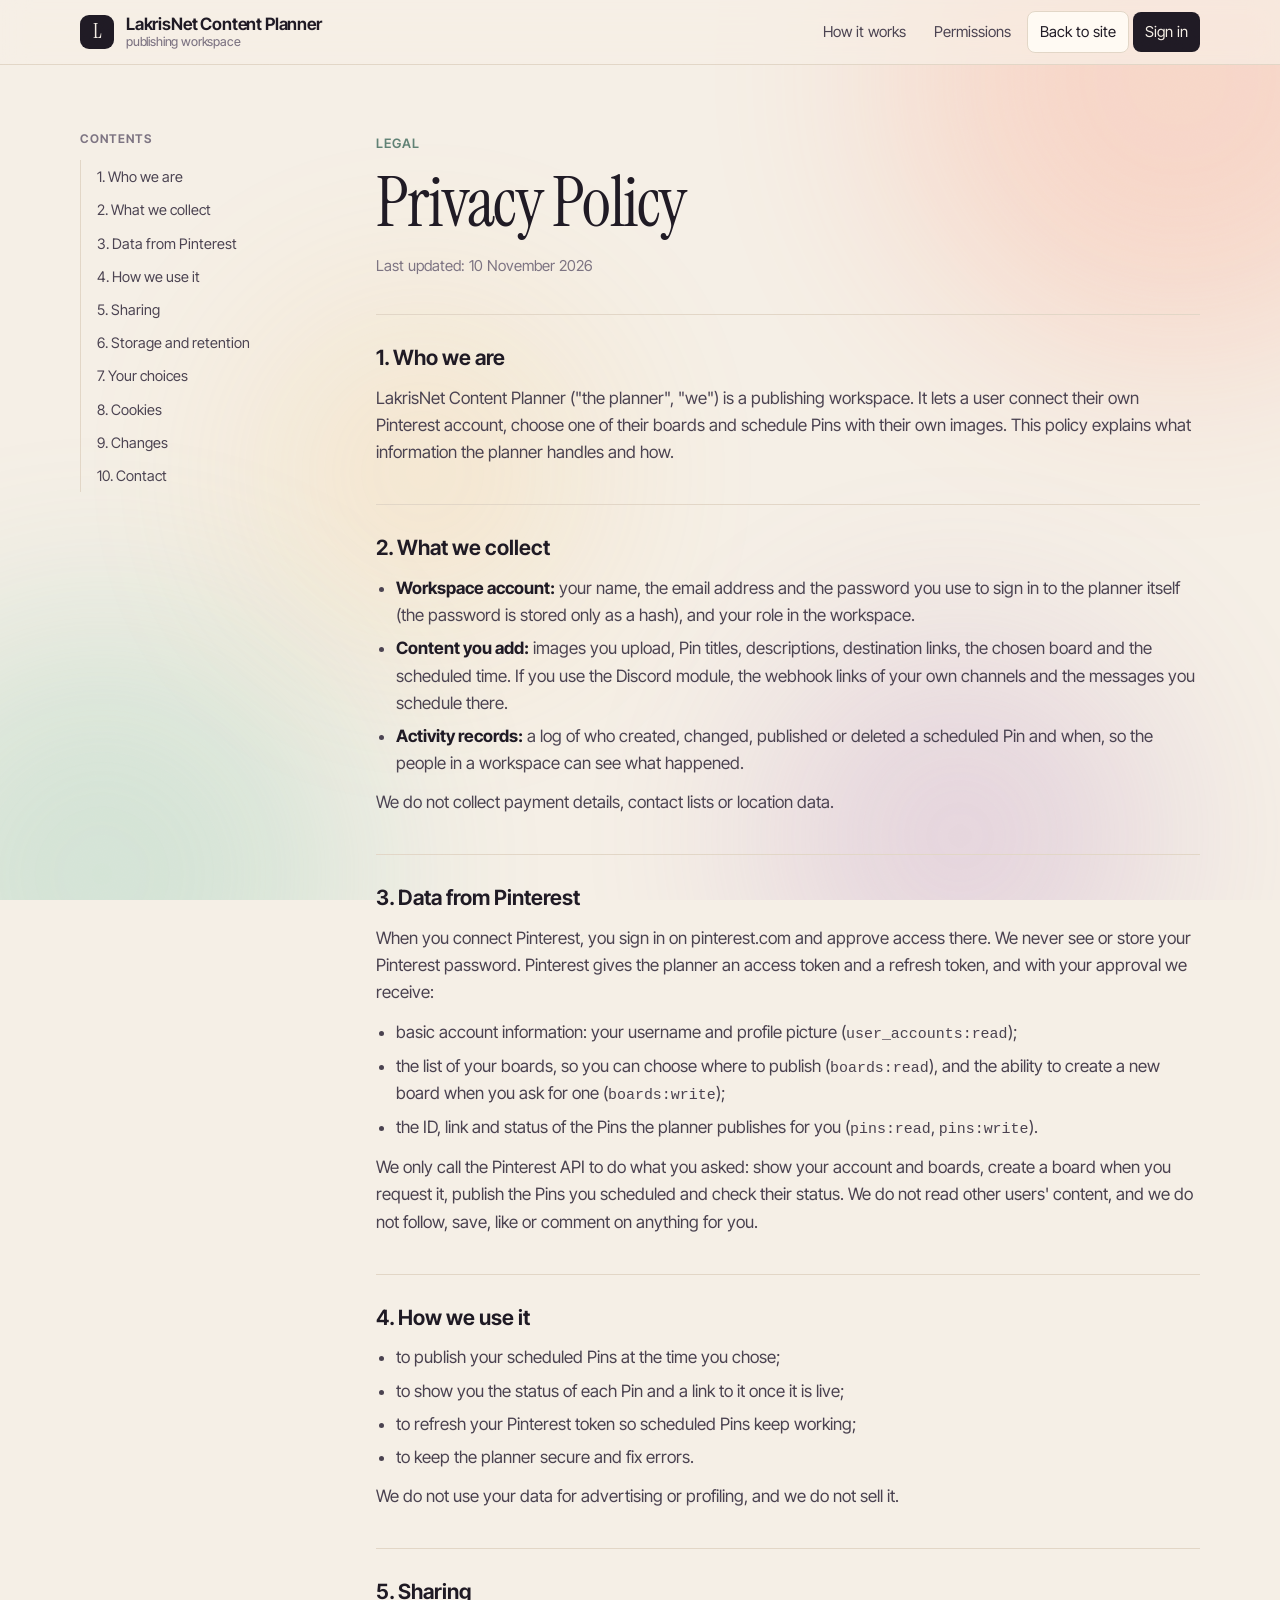
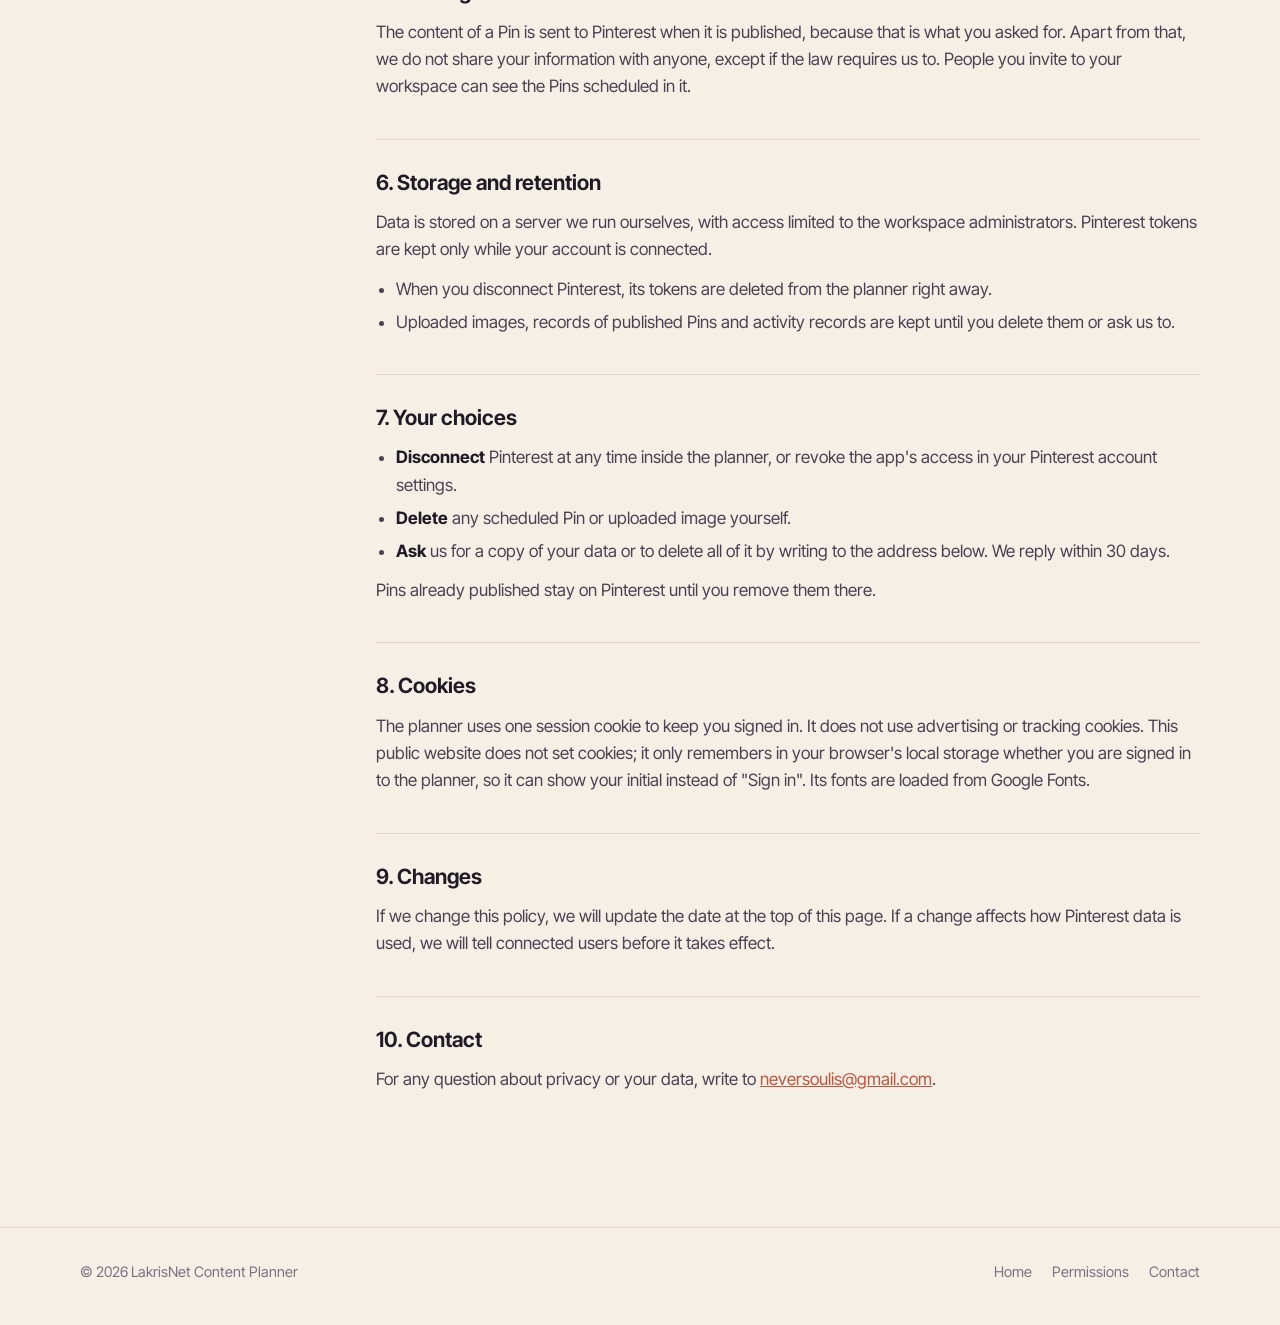
==== commit 1632d40b: "Add files via upload" ====
--- a/privacy-policy.html
+++ b/privacy-policy.html
@@ -14,6 +14,13 @@
     <link rel="stylesheet" href="styles.css" />
   </head>
   <body>
+    <svg xmlns="http://www.w3.org/2000/svg" style="display:none">
+      <symbol id="i-panel" viewBox="0 0 24 24" fill="none" stroke="currentColor" stroke-width="1.7" stroke-linecap="round" stroke-linejoin="round"><rect x="3.5" y="3.5" width="7" height="7" rx="2"/><rect x="13.5" y="3.5" width="7" height="7" rx="2"/><rect x="3.5" y="13.5" width="7" height="7" rx="2"/><rect x="13.5" y="13.5" width="7" height="7" rx="2"/></symbol>
+      <symbol id="i-calendar" viewBox="0 0 24 24" fill="none" stroke="currentColor" stroke-width="1.7" stroke-linecap="round" stroke-linejoin="round"><rect x="3.5" y="5" width="17" height="15.5" rx="2.5"/><path d="M3.5 10h17M8 3v4M16 3v4"/></symbol>
+      <symbol id="i-settings" viewBox="0 0 24 24" fill="none" stroke="currentColor" stroke-width="1.7" stroke-linecap="round" stroke-linejoin="round"><path d="M4 7h9M19 7h1M4 17h3M13 17h7"/><circle cx="16" cy="7" r="2.5"/><circle cx="10" cy="17" r="2.5"/></symbol>
+      <symbol id="i-pinterest" viewBox="0 0 24 24"><circle cx="12" cy="12" r="10.5" fill="#fff"/><path fill="#E60023" d="M12.017 0C5.396 0 .029 5.367.029 11.987c0 5.079 3.158 9.417 7.618 11.162-.105-.949-.199-2.403.041-3.439.219-.937 1.406-5.957 1.406-5.957s-.359-.72-.359-1.781c0-1.663.967-2.911 2.168-2.911 1.024 0 1.518.769 1.518 1.688 0 1.029-.653 2.567-.992 3.992-.285 1.193.6 2.165 1.775 2.165 2.128 0 3.768-2.245 3.768-5.487 0-2.861-2.063-4.869-5.008-4.869-3.41 0-5.409 2.562-5.409 5.199 0 1.033.394 2.143.889 2.741.099.12.112.225.085.345-.09.375-.293 1.199-.334 1.363-.053.225-.172.271-.401.165-1.495-.69-2.433-2.878-2.433-4.646 0-3.776 2.748-7.252 7.92-7.252 4.158 0 7.392 2.967 7.392 6.923 0 4.135-2.607 7.462-6.233 7.462-1.214 0-2.354-.629-2.758-1.379l-.749 2.848c-.269 1.045-1.004 2.352-1.498 3.146 1.123.345 2.306.535 3.55.535 6.607 0 11.985-5.365 11.985-11.987C23.97 5.39 18.592.026 11.985.026L12.017 0z"/></symbol>
+      <symbol id="i-discord" viewBox="0 0 24 24"><rect width="24" height="24" rx="6.5" fill="#5865F2"/><g transform="translate(4.2 4.2) scale(.65)"><path fill="#fff" d="M20.317 4.3698a19.7913 19.7913 0 00-4.8851-1.5152.0741.0741 0 00-.0785.0371c-.211.3753-.4447.8648-.6083 1.2495-1.8447-.2762-3.68-.2762-5.4868 0-.1636-.3933-.4058-.8742-.6177-1.2495a.077.077 0 00-.0785-.037 19.7363 19.7363 0 00-4.8852 1.515.0699.0699 0 00-.0321.0277C.5334 9.0458-.319 13.5799.0992 18.0578a.0824.0824 0 00.0312.0561c2.0528 1.5076 4.0413 2.4228 5.9929 3.0294a.0777.0777 0 00.0842-.0276c.4616-.6304.8731-1.2952 1.226-1.9942a.076.076 0 00-.0416-.1057c-.6528-.2476-1.2743-.5495-1.8722-.8923a.077.077 0 01-.0076-.1277c.1258-.0943.2517-.1923.3718-.2914a.0743.0743 0 01.0776-.0105c3.9278 1.7933 8.18 1.7933 12.0614 0a.0739.0739 0 01.0785.0095c.1202.099.246.1981.3728.2924a.077.077 0 01-.0066.1276 12.2986 12.2986 0 01-1.873.8914.0766.0766 0 00-.0407.1067c.3604.698.7719 1.3628 1.225 1.9932a.076.076 0 00.0842.0286c1.961-.6067 3.9495-1.5219 6.0023-3.0294a.077.077 0 00.0313-.0552c.5004-5.177-.8382-9.6739-3.5485-13.6604a.061.061 0 00-.0312-.0286zM8.02 15.3312c-1.1825 0-2.1569-1.0857-2.1569-2.419 0-1.3332.9555-2.4189 2.157-2.4189 1.2108 0 2.1757 1.0952 2.1568 2.419 0 1.3332-.9555 2.4189-2.1569 2.4189zm7.9748 0c-1.1825 0-2.1569-1.0857-2.1569-2.419 0-1.3332.9554-2.4189 2.1569-2.4189 1.2108 0 2.1757 1.0952 2.1568 2.419 0 1.3332-.946 2.4189-2.1568 2.4189Z"/></g></symbol>
+    </svg>
     <div class="aura" aria-hidden="true"><span></span><span></span><span></span><span></span></div>
     <header class="topbar">
       <div class="wrap">
@@ -25,7 +32,18 @@
           <a href="index.html#how">How it works</a>
           <a href="index.html#permissions">Permissions</a>
           <a class="nav-cta" href="index.html">Back to site</a>
-          <a class="nav-solid" href="https://engine-server.taild0e7ed.ts.net:8443/signin">Sign in</a>
+          <a class="nav-solid" id="signin-link" href="https://engine-server.taild0e7ed.ts.net:8443/signin">Sign in</a>
+          <details class="acct" id="acct" hidden>
+            <summary aria-label="Your account"><span class="acct-avatar">L</span></summary>
+            <div class="acct-menu">
+              <p class="acct-who">Signed in as <b class="acct-name"></b></p>
+              <a href="https://engine-server.taild0e7ed.ts.net:8443/dashboard"><svg class="ic" aria-hidden="true"><use href="#i-panel"/></svg>Open the panel</a>
+              <a href="https://engine-server.taild0e7ed.ts.net:8443/calendar"><svg class="ic" aria-hidden="true"><use href="#i-calendar"/></svg>Calendar</a>
+              <a href="https://engine-server.taild0e7ed.ts.net:8443/pinterest"><svg class="ic" aria-hidden="true"><use href="#i-pinterest"/></svg>Pinterest</a>
+              <a href="https://engine-server.taild0e7ed.ts.net:8443/discord"><svg class="ic" aria-hidden="true"><use href="#i-discord"/></svg>Discord</a>
+              <a href="https://engine-server.taild0e7ed.ts.net:8443/settings"><svg class="ic" aria-hidden="true"><use href="#i-settings"/></svg>Settings</a>
+            </div>
+          </details>
         </nav>
       </div>
     </header>
@@ -145,7 +163,9 @@
             <h2>8. Cookies</h2>
             <p>
               The planner uses one session cookie to keep you signed in. It does not use advertising or tracking
-              cookies. This public website does not set cookies. Its fonts are loaded from Google Fonts.
+              cookies. This public website does not set cookies; it only remembers in your browser's local
+              storage whether you are signed in to the planner, so it can show your initial instead of
+              "Sign in". Its fonts are loaded from Google Fonts.
             </p>
           </section>
 
@@ -178,5 +198,6 @@
         </nav>
       </div>
     </footer>
+    <script src="account.js"></script>
   </body>
 </html>
--- a/styles.css
+++ b/styles.css
@@ -837,6 +837,47 @@
 .btn-primary:hover { box-shadow: 0 18px 30px -12px color-mix(in srgb, var(--terra) 85%, transparent); }
 .btn:active, .nav a:active { transform: translateY(0) scale(0.98); box-shadow: none; }
 
+/* Account circle in the top bar (replaces "Sign in" once you're signed in). */
+.ic { width: 18px; height: 18px; flex: none; }
+[hidden] { display: none !important; }
+.acct { position: relative; }
+.acct summary { list-style: none; cursor: pointer; border-radius: 50%; }
+.acct summary::-webkit-details-marker { display: none; }
+.acct summary:focus-visible { outline: 2px solid var(--terra); outline-offset: 3px; }
+.acct-avatar {
+  display: grid;
+  place-items: center;
+  width: 38px;
+  height: 38px;
+  border-radius: 50%;
+  background: linear-gradient(135deg, #ff8a6b, #b07cc0);
+  color: #fff;
+  font: 400 20px/1 var(--serif);
+  box-shadow: 0 0 0 2px var(--paper), 0 0 0 3.5px color-mix(in srgb, var(--terra) 70%, transparent);
+  transition: transform .15s, box-shadow .2s;
+}
+.acct summary:hover .acct-avatar { transform: translateY(-2px); box-shadow: 0 0 0 2px var(--paper), 0 0 0 3.5px var(--terra), 0 10px 20px -10px rgba(0, 0, 0, .6); }
+.acct-menu {
+  position: absolute;
+  right: 0;
+  top: calc(100% + 10px);
+  width: 240px;
+  padding: 8px;
+  border: 1px solid var(--line);
+  border-radius: 14px;
+  background: color-mix(in srgb, var(--card) 94%, transparent);
+  -webkit-backdrop-filter: blur(18px);
+  backdrop-filter: blur(18px);
+  box-shadow: 0 24px 48px -20px rgba(10, 6, 14, .55);
+  animation: acct-in .2s cubic-bezier(.2, .8, .25, 1.1) both;
+}
+@keyframes acct-in { from { opacity: 0; transform: translateY(-6px) scale(.98); } to { opacity: 1; transform: none; } }
+.acct-who { margin: 0 0 6px; padding: 6px 10px 10px; border-bottom: 1px solid var(--line); font-size: 13px; color: var(--ink-3); }
+.acct-who b { display: block; color: var(--ink); font-size: 15px; }
+.nav .acct-menu a { display: flex; align-items: center; gap: 10px; padding: 9px 10px; font-size: 14.5px; color: var(--ink); white-space: nowrap; }
+.nav .acct-menu a .ic { color: var(--ink-3); }
+.nav .acct-menu a:hover { background: var(--paper-2); transform: none; box-shadow: none; }
+
 @media (max-width: 980px) {
   .hero .wrap,
   .flow,
@@ -845,14 +886,14 @@
 
   .hero { padding-top: 48px; }
   .board { --tilt: 0.8deg; margin-inline: 6px; }
-  .nav a:not(.nav-cta):not(.nav-solid) { display: none; }
+  .nav > a:not(.nav-cta):not(.nav-solid) { display: none; }
   .toc { position: static; }
   .feat-list > div { grid-template-columns: 200px 1fr; gap: 20px; }
 }
 
 @media (max-width: 640px) {
   body { font-size: 16px; }
-  .nav a:not(.nav-cta):not(.nav-solid) { display: none; }
+  .nav > a:not(.nav-cta):not(.nav-solid) { display: none; }
   .brand-name small { display: none; }
   .week { grid-template-columns: repeat(2, 1fr); }
   .week > div:nth-child(n+3) { display: none; }
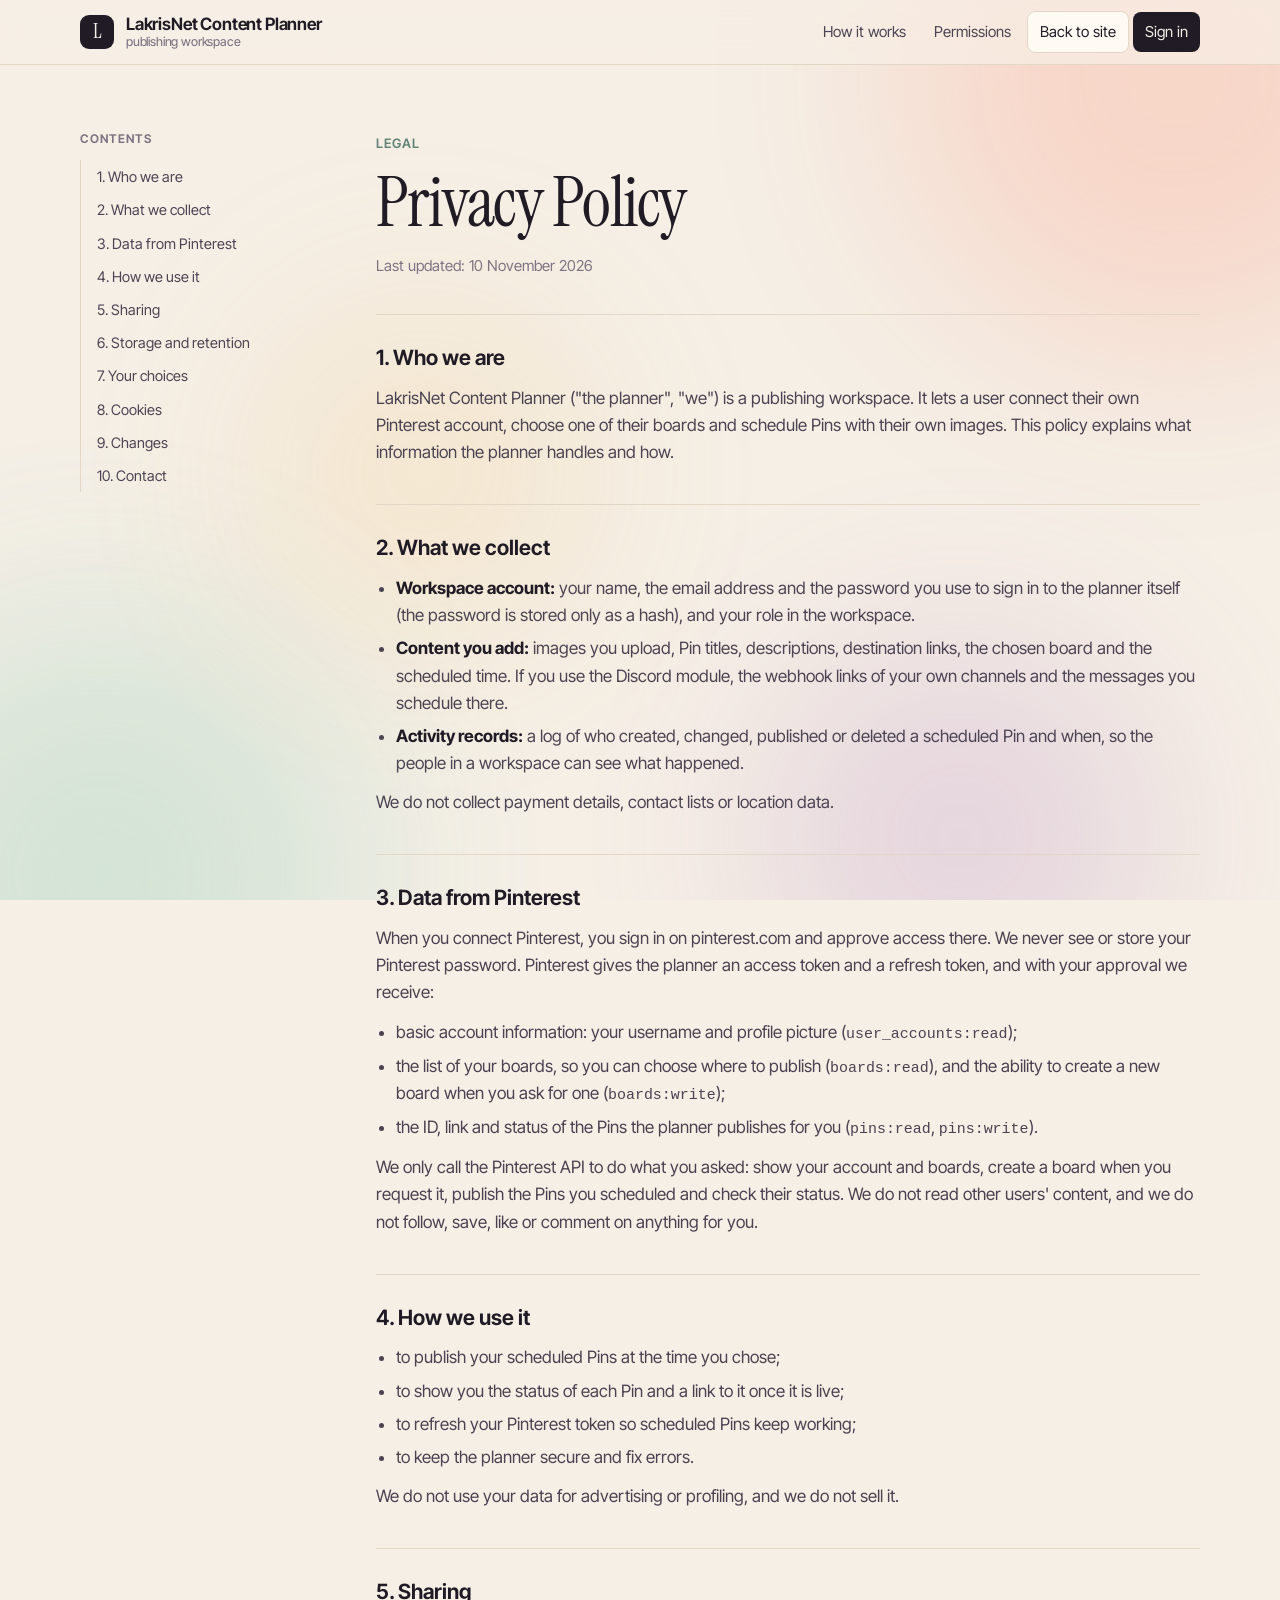
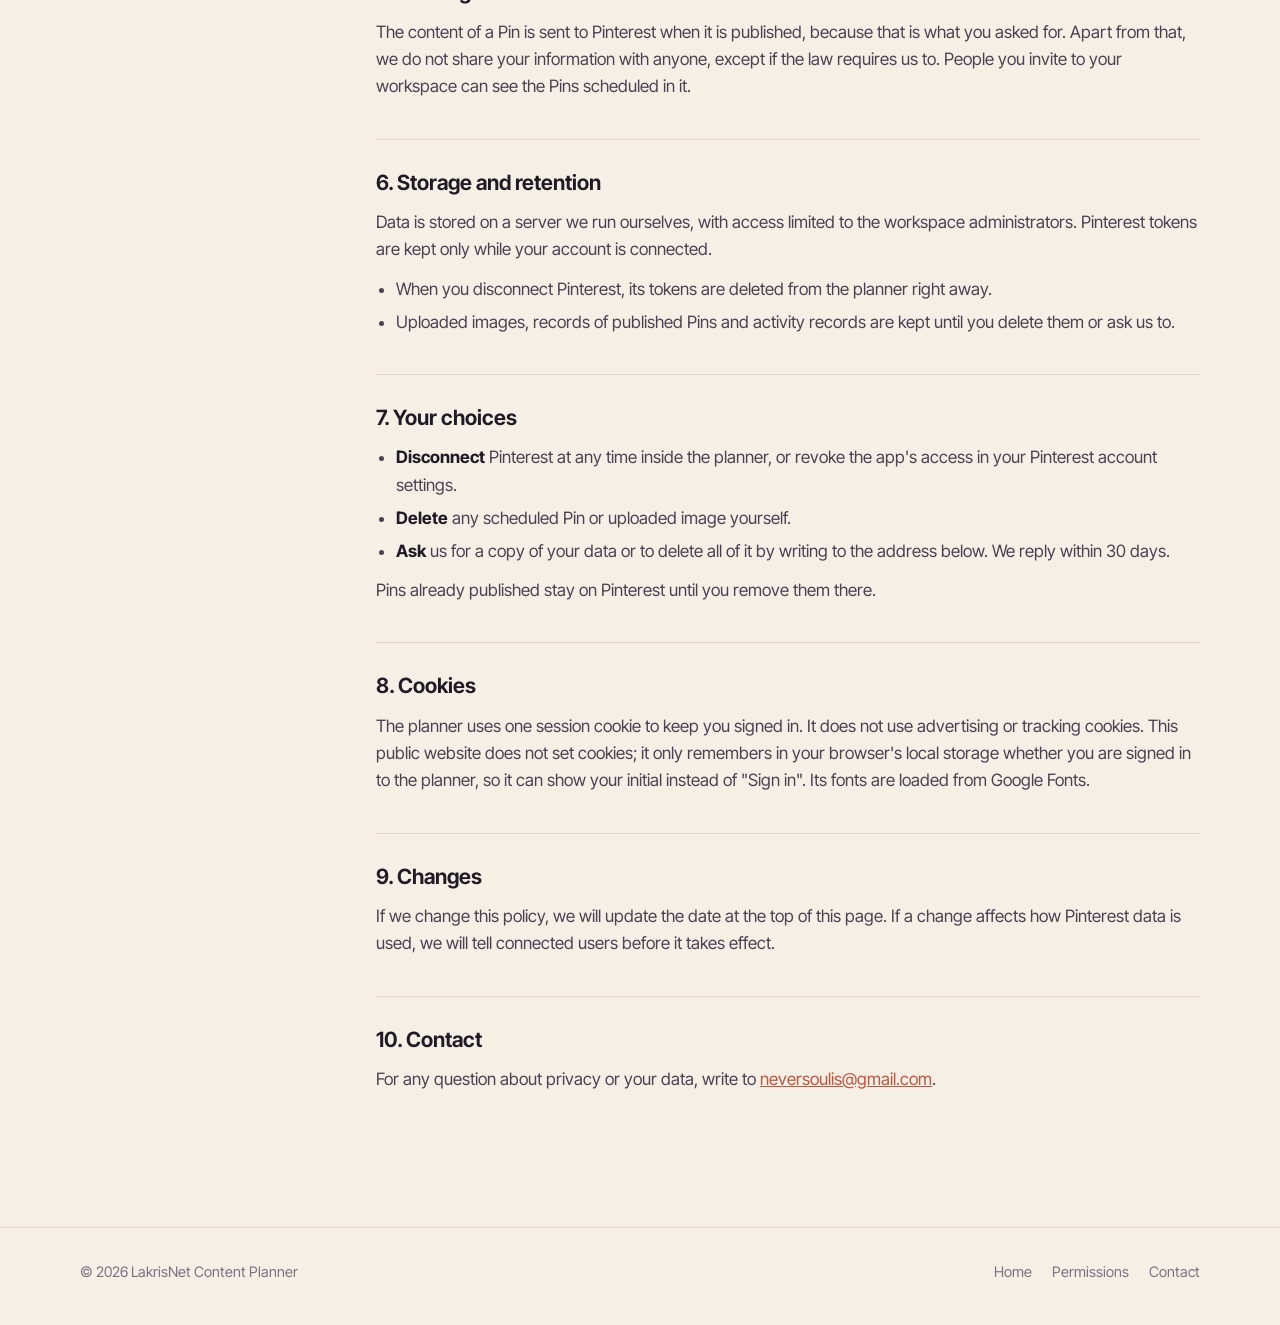
==== commit b40f3d68: "Add files via upload" ====
--- a/privacy-policy.html
+++ b/privacy-policy.html
@@ -18,6 +18,7 @@
       <symbol id="i-panel" viewBox="0 0 24 24" fill="none" stroke="currentColor" stroke-width="1.7" stroke-linecap="round" stroke-linejoin="round"><rect x="3.5" y="3.5" width="7" height="7" rx="2"/><rect x="13.5" y="3.5" width="7" height="7" rx="2"/><rect x="3.5" y="13.5" width="7" height="7" rx="2"/><rect x="13.5" y="13.5" width="7" height="7" rx="2"/></symbol>
       <symbol id="i-calendar" viewBox="0 0 24 24" fill="none" stroke="currentColor" stroke-width="1.7" stroke-linecap="round" stroke-linejoin="round"><rect x="3.5" y="5" width="17" height="15.5" rx="2.5"/><path d="M3.5 10h17M8 3v4M16 3v4"/></symbol>
       <symbol id="i-settings" viewBox="0 0 24 24" fill="none" stroke="currentColor" stroke-width="1.7" stroke-linecap="round" stroke-linejoin="round"><path d="M4 7h9M19 7h1M4 17h3M13 17h7"/><circle cx="16" cy="7" r="2.5"/><circle cx="10" cy="17" r="2.5"/></symbol>
+      <symbol id="i-signout" viewBox="0 0 24 24" fill="none" stroke="currentColor" stroke-width="1.7" stroke-linecap="round" stroke-linejoin="round"><path d="M14 4h3.5A2.5 2.5 0 0 1 20 6.5v11a2.5 2.5 0 0 1-2.5 2.5H14M10 8l-4 4 4 4M6 12h10"/></symbol>
       <symbol id="i-pinterest" viewBox="0 0 24 24"><circle cx="12" cy="12" r="10.5" fill="#fff"/><path fill="#E60023" d="M12.017 0C5.396 0 .029 5.367.029 11.987c0 5.079 3.158 9.417 7.618 11.162-.105-.949-.199-2.403.041-3.439.219-.937 1.406-5.957 1.406-5.957s-.359-.72-.359-1.781c0-1.663.967-2.911 2.168-2.911 1.024 0 1.518.769 1.518 1.688 0 1.029-.653 2.567-.992 3.992-.285 1.193.6 2.165 1.775 2.165 2.128 0 3.768-2.245 3.768-5.487 0-2.861-2.063-4.869-5.008-4.869-3.41 0-5.409 2.562-5.409 5.199 0 1.033.394 2.143.889 2.741.099.12.112.225.085.345-.09.375-.293 1.199-.334 1.363-.053.225-.172.271-.401.165-1.495-.69-2.433-2.878-2.433-4.646 0-3.776 2.748-7.252 7.92-7.252 4.158 0 7.392 2.967 7.392 6.923 0 4.135-2.607 7.462-6.233 7.462-1.214 0-2.354-.629-2.758-1.379l-.749 2.848c-.269 1.045-1.004 2.352-1.498 3.146 1.123.345 2.306.535 3.55.535 6.607 0 11.985-5.365 11.985-11.987C23.97 5.39 18.592.026 11.985.026L12.017 0z"/></symbol>
       <symbol id="i-discord" viewBox="0 0 24 24"><rect width="24" height="24" rx="6.5" fill="#5865F2"/><g transform="translate(4.2 4.2) scale(.65)"><path fill="#fff" d="M20.317 4.3698a19.7913 19.7913 0 00-4.8851-1.5152.0741.0741 0 00-.0785.0371c-.211.3753-.4447.8648-.6083 1.2495-1.8447-.2762-3.68-.2762-5.4868 0-.1636-.3933-.4058-.8742-.6177-1.2495a.077.077 0 00-.0785-.037 19.7363 19.7363 0 00-4.8852 1.515.0699.0699 0 00-.0321.0277C.5334 9.0458-.319 13.5799.0992 18.0578a.0824.0824 0 00.0312.0561c2.0528 1.5076 4.0413 2.4228 5.9929 3.0294a.0777.0777 0 00.0842-.0276c.4616-.6304.8731-1.2952 1.226-1.9942a.076.076 0 00-.0416-.1057c-.6528-.2476-1.2743-.5495-1.8722-.8923a.077.077 0 01-.0076-.1277c.1258-.0943.2517-.1923.3718-.2914a.0743.0743 0 01.0776-.0105c3.9278 1.7933 8.18 1.7933 12.0614 0a.0739.0739 0 01.0785.0095c.1202.099.246.1981.3728.2924a.077.077 0 01-.0066.1276 12.2986 12.2986 0 01-1.873.8914.0766.0766 0 00-.0407.1067c.3604.698.7719 1.3628 1.225 1.9932a.076.076 0 00.0842.0286c1.961-.6067 3.9495-1.5219 6.0023-3.0294a.077.077 0 00.0313-.0552c.5004-5.177-.8382-9.6739-3.5485-13.6604a.061.061 0 00-.0312-.0286zM8.02 15.3312c-1.1825 0-2.1569-1.0857-2.1569-2.419 0-1.3332.9555-2.4189 2.157-2.4189 1.2108 0 2.1757 1.0952 2.1568 2.419 0 1.3332-.9555 2.4189-2.1569 2.4189zm7.9748 0c-1.1825 0-2.1569-1.0857-2.1569-2.419 0-1.3332.9554-2.4189 2.1569-2.4189 1.2108 0 2.1757 1.0952 2.1568 2.419 0 1.3332-.946 2.4189-2.1568 2.4189Z"/></g></symbol>
     </svg>
@@ -42,6 +43,7 @@
               <a href="https://engine-server.taild0e7ed.ts.net:8443/pinterest"><svg class="ic" aria-hidden="true"><use href="#i-pinterest"/></svg>Pinterest</a>
               <a href="https://engine-server.taild0e7ed.ts.net:8443/discord"><svg class="ic" aria-hidden="true"><use href="#i-discord"/></svg>Discord</a>
               <a href="https://engine-server.taild0e7ed.ts.net:8443/settings"><svg class="ic" aria-hidden="true"><use href="#i-settings"/></svg>Settings</a>
+              <a class="acct-out" id="acct-signout" href="https://engine-server.taild0e7ed.ts.net:8443/signout"><svg class="ic" aria-hidden="true"><use href="#i-signout"/></svg>Sign out</a>
             </div>
           </details>
         </nav>
--- a/styles.css
+++ b/styles.css
@@ -877,6 +877,8 @@
 .nav .acct-menu a { display: flex; align-items: center; gap: 10px; padding: 9px 10px; font-size: 14.5px; color: var(--ink); white-space: nowrap; }
 .nav .acct-menu a .ic { color: var(--ink-3); }
 .nav .acct-menu a:hover { background: var(--paper-2); transform: none; box-shadow: none; }
+.nav .acct-menu a.acct-out { margin-top: 6px; border-top: 1px solid var(--line); border-radius: 0 0 9px 9px; padding-top: 12px; }
+.nav .acct-menu a.acct-out:hover, .nav .acct-menu a.acct-out:hover .ic { color: var(--terra); }
 
 @media (max-width: 980px) {
   .hero .wrap,
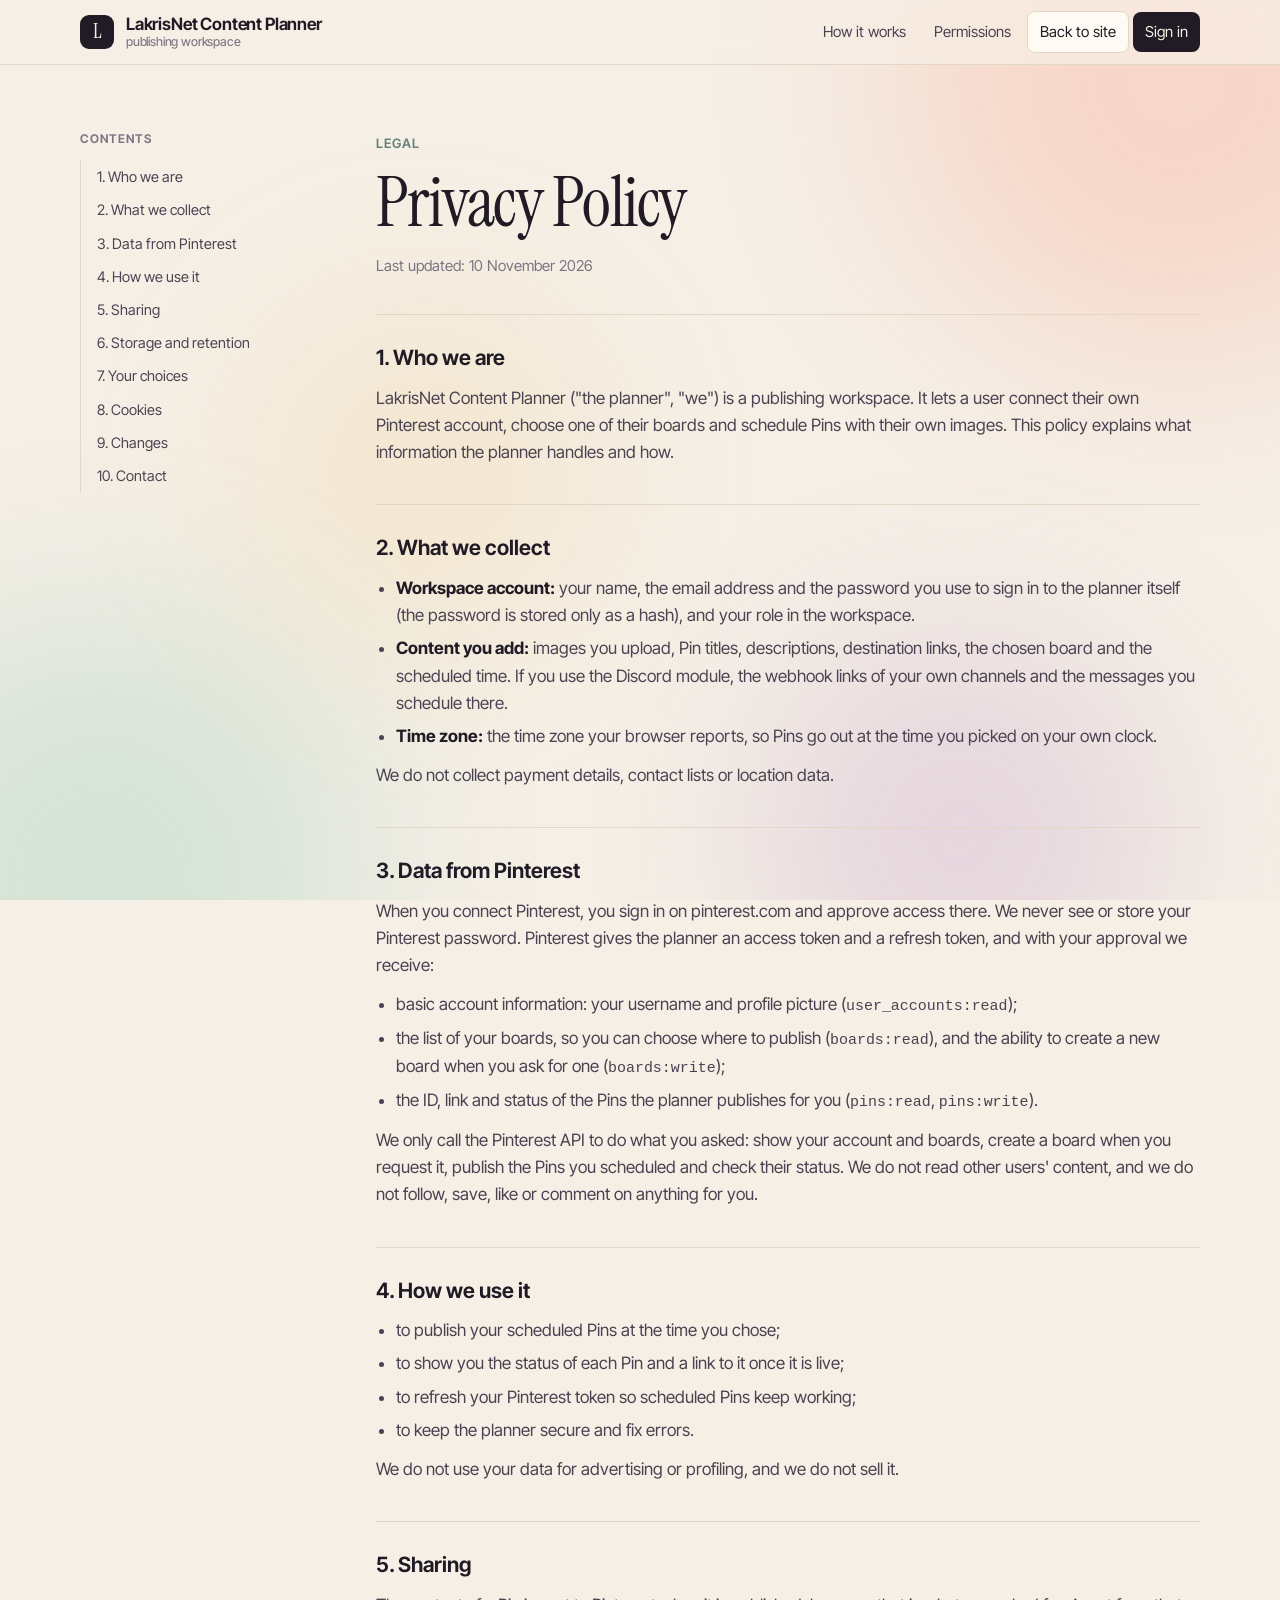
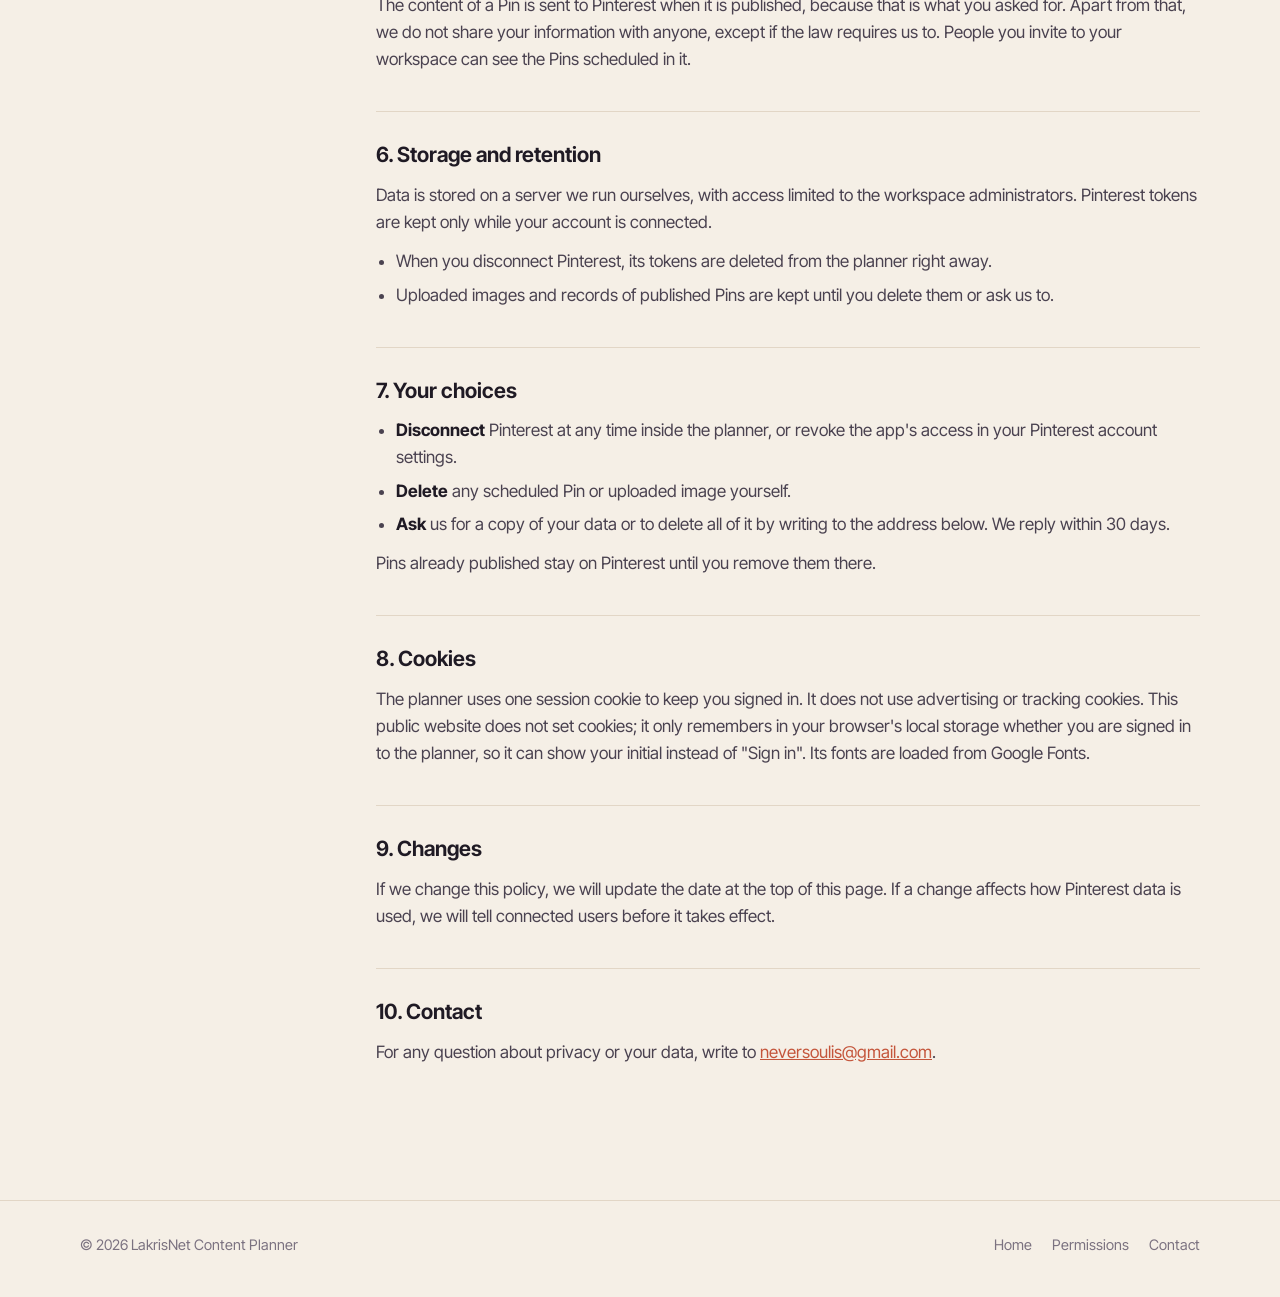
==== commit f6c64eb6: "Add files via upload" ====
--- a/privacy-policy.html
+++ b/privacy-policy.html
@@ -90,8 +90,8 @@
               <li><strong>Content you add:</strong> images you upload, Pin titles, descriptions, destination links,
                 the chosen board and the scheduled time. If you use the Discord module, the webhook links of your
                 own channels and the messages you schedule there.</li>
-              <li><strong>Activity records:</strong> a log of who created, changed, published or deleted a scheduled
-                Pin and when, so the people in a workspace can see what happened.</li>
+              <li><strong>Time zone:</strong> the time zone your browser reports, so Pins go out at the time you
+                picked on your own clock.</li>
             </ul>
             <p>We do not collect payment details, contact lists or location data.</p>
           </section>
@@ -144,8 +144,7 @@
             </p>
             <ul>
               <li>When you disconnect Pinterest, its tokens are deleted from the planner right away.</li>
-              <li>Uploaded images, records of published Pins and activity records are kept until you delete them
-                or ask us to.</li>
+              <li>Uploaded images and records of published Pins are kept until you delete them or ask us to.</li>
             </ul>
           </section>
 
